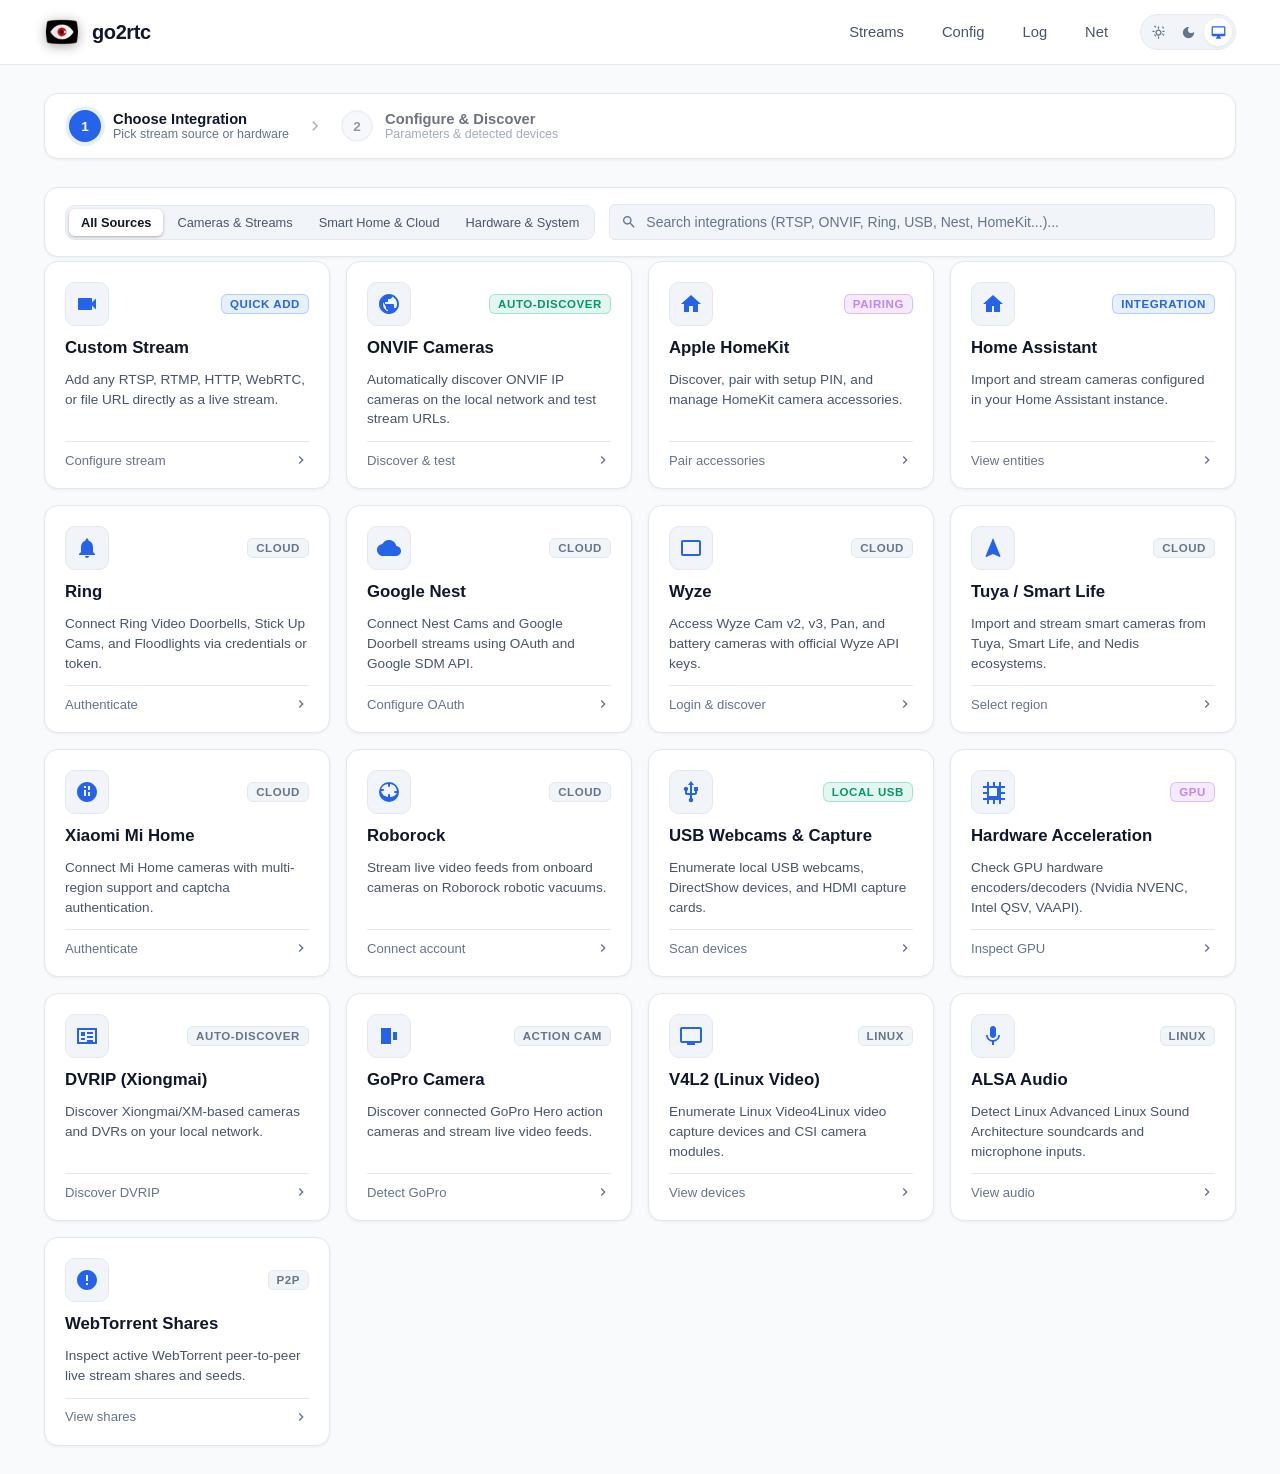
==== www/add.html @ ad43e839 "feat(web): comprehensive UI modernization, real-time SSE events, CSP hardening, and offline bundling" ====
<!DOCTYPE html>
<html lang="en">
<head>
    <meta charset="UTF-8">
    <meta name="viewport" content="width=device-width, initial-scale=1.0">
    <title>Add Stream - go2rtc</title>
    <link rel="icon" href="favicon.ico">
    <link rel="stylesheet" href="style.css">
</head>
<body>

<script src="js/main.js"></script>

<main class="modern-main">
    <!-- Wizard Stepper Indicator -->
    <div class="wizard-stepper">
        <div class="wizard-step active clickable" id="step-nav-1">
            <div class="step-number">1</div>
            <div class="step-info">
                <div class="step-title">Choose Integration</div>
                <div class="step-subtitle">Pick stream source or hardware</div>
            </div>
        </div>
        <div class="wizard-step-divider">
            <svg viewBox="0 0 24 24"><path d="M8.59 16.59L13.17 12 8.59 7.41 10 6l6 6-6 6-1.41-1.41z"/></svg>
        </div>
        <div class="wizard-step" id="step-nav-2">
            <div class="step-number">2</div>
            <div class="step-info">
                <div class="step-title">Configure & Discover</div>
                <div class="step-subtitle" id="step-nav-2-subtitle">Parameters & detected devices</div>
            </div>
        </div>
    </div>

    <!-- STEP 1: Integration Selection View -->
    <div id="step-1-view">
        <div class="toolbar-card wizard-toolbar">
            <div class="status-filters" id="category-filters">
                <button type="button" class="filter-btn active" data-cat="all">All Sources</button>
                <button type="button" class="filter-btn" data-cat="camera">Cameras & Streams</button>
                <button type="button" class="filter-btn" data-cat="cloud">Smart Home & Cloud</button>
                <button type="button" class="filter-btn" data-cat="hardware">Hardware & System</button>
            </div>

            <div class="search-wrapper wizard-search-wrap">
                <svg class="search-icon" viewBox="0 0 24 24"><path d="M15.5 14h-.79l-.28-.27C15.41 12.59 16 11.11 16 9.5 16 5.91 13.09 3 9.5 3S3 5.91 3 9.5 5.91 16 9.5 16c1.61 0 3.09-.59 4.23-1.57l.27.28v.79l5 4.99L20.49 19l-4.99-5zm-6 0C7.01 14 5 11.99 5 9.5S7.01 5 9.5 5 14 7.01 14 9.5 11.99 14 9.5 14z"/></svg>
                <input type="search" id="integration-search" class="search-input" placeholder="Search integrations (RTSP, ONVIF, Ring, USB, Nest, HomeKit...)...">
            </div>
        </div>

        <div class="wizard-grid" id="integration-grid">
            <!-- Custom Stream -->
            <div class="wizard-card" data-id="stream" data-cat="camera" data-keywords="custom rtsp rtmp webrtc http hls url temporary mjpeg mp4 stream manual">
                <div class="wizard-card-top">
                    <div class="wizard-card-icon">
                        <svg viewBox="0 0 24 24"><path d="M17 10.5V7c0-.55-.45-1-1-1H4c-.55 0-1 .45-1 1v10c0 .55.45 1 1 1h12c.55 0 1-.45 1-1v-3.5l4 4v-11l-4 4z"/></svg>
                    </div>
                    <span class="wizard-card-badge badge-blue">Quick Add</span>
                </div>
                <div class="wizard-card-title">Custom Stream</div>
                <div class="wizard-card-desc">Add any RTSP, RTMP, HTTP, WebRTC, or file URL directly as a live stream.</div>
                <div class="wizard-card-footer">
                    <span>Configure stream</span>
                    <svg viewBox="0 0 24 24"><path d="M8.59 16.59L13.17 12 8.59 7.41 10 6l6 6-6 6-1.41-1.41z"/></svg>
                </div>
            </div>

            <!-- ONVIF -->
            <div class="wizard-card" data-id="onvif" data-cat="camera" data-keywords="onvif ip camera security cctv discover profile test rtsp">
                <div class="wizard-card-top">
                    <div class="wizard-card-icon">
                        <svg viewBox="0 0 24 24"><path d="M12 2C6.48 2 2 6.48 2 12s4.48 10 10 10 10-4.48 10-10S17.52 2 12 2zm1 17.93c-3.95-.49-7-3.85-7-7.93 0-.62.08-1.21.21-1.79L9 15v1c0 1.1.9 2 2 2v1.93zm6.9-2.54c-.26-.81-1-1.39-1.9-1.39h-1v-3c0-.55-.45-1-1-1H8v-2h2c.55 0 1-.45 1-1V7h2c1.1 0 2-.9 2-2v-.41c2.93 1.19 5 4.06 5 7.41 0 2.08-.8 3.97-2.1 5.39z"/></svg>
                    </div>
                    <span class="wizard-card-badge badge-green">Auto-Discover</span>
                </div>
                <div class="wizard-card-title">ONVIF Cameras</div>
                <div class="wizard-card-desc">Automatically discover ONVIF IP cameras on the local network and test stream URLs.</div>
                <div class="wizard-card-footer">
                    <span>Discover & test</span>
                    <svg viewBox="0 0 24 24"><path d="M8.59 16.59L13.17 12 8.59 7.41 10 6l6 6-6 6-1.41-1.41z"/></svg>
                </div>
            </div>

            <!-- Apple HomeKit -->
            <div class="wizard-card" data-id="homekit" data-cat="camera" data-keywords="apple homekit home secure video pair pin camera hksv">
                <div class="wizard-card-top">
                    <div class="wizard-card-icon">
                        <svg viewBox="0 0 24 24"><path d="M10 20v-6h4v6h5v-8h3L12 3 2 12h3v8z"/></svg>
                    </div>
                    <span class="wizard-card-badge badge-purple">Pairing</span>
                </div>
                <div class="wizard-card-title">Apple HomeKit</div>
                <div class="wizard-card-desc">Discover, pair with setup PIN, and manage HomeKit camera accessories.</div>
                <div class="wizard-card-footer">
                    <span>Pair accessories</span>
                    <svg viewBox="0 0 24 24"><path d="M8.59 16.59L13.17 12 8.59 7.41 10 6l6 6-6 6-1.41-1.41z"/></svg>
                </div>
            </div>

            <!-- Home Assistant -->
            <div class="wizard-card" data-id="hass" data-cat="cloud" data-keywords="home assistant hass hassio iot smart home camera">
                <div class="wizard-card-top">
                    <div class="wizard-card-icon">
                        <svg viewBox="0 0 24 24"><path d="M12 3L2 12h3v8h6v-6h2v6h6v-8h3L12 3z"/></svg>
                    </div>
                    <span class="wizard-card-badge badge-blue">Integration</span>
                </div>
                <div class="wizard-card-title">Home Assistant</div>
                <div class="wizard-card-desc">Import and stream cameras configured in your Home Assistant instance.</div>
                <div class="wizard-card-footer">
                    <span>View entities</span>
                    <svg viewBox="0 0 24 24"><path d="M8.59 16.59L13.17 12 8.59 7.41 10 6l6 6-6 6-1.41-1.41z"/></svg>
                </div>
            </div>

            <!-- Ring -->
            <div class="wizard-card" data-id="ring" data-cat="cloud" data-keywords="ring doorbell camera floodlight amazon security 2fa">
                <div class="wizard-card-top">
                    <div class="wizard-card-icon">
                        <svg viewBox="0 0 24 24"><path d="M12 22c1.1 0 2-.9 2-2h-4c0 1.1.89 2 2 2zm6-6v-5c0-3.07-1.64-5.64-4.5-6.32V4c0-.83-.67-1.5-1.5-1.5s-1.5.67-1.5 1.5v.68C7.63 5.36 6 7.92 6 11v5l-2 2v1h16v-1l-2-2z"/></svg>
                    </div>
                    <span class="wizard-card-badge">Cloud</span>
                </div>
                <div class="wizard-card-title">Ring</div>
                <div class="wizard-card-desc">Connect Ring Video Doorbells, Stick Up Cams, and Floodlights via credentials or token.</div>
                <div class="wizard-card-footer">
                    <span>Authenticate</span>
                    <svg viewBox="0 0 24 24"><path d="M8.59 16.59L13.17 12 8.59 7.41 10 6l6 6-6 6-1.41-1.41z"/></svg>
                </div>
            </div>

            <!-- Google Nest -->
            <div class="wizard-card" data-id="nest" data-cat="cloud" data-keywords="google nest camera hub doorbell sdm oauth smart device">
                <div class="wizard-card-top">
                    <div class="wizard-card-icon">
                        <svg viewBox="0 0 24 24"><path d="M19.35 10.04C18.67 6.59 15.64 4 12 4 9.11 4 6.6 5.64 5.35 8.04 2.34 8.36 0 10.91 0 14c0 3.31 2.69 6 6 6h13c2.76 0 5-2.24 5-5 0-2.64-2.05-4.78-4.65-4.96z"/></svg>
                    </div>
                    <span class="wizard-card-badge">Cloud</span>
                </div>
                <div class="wizard-card-title">Google Nest</div>
                <div class="wizard-card-desc">Connect Nest Cams and Google Doorbell streams using OAuth and Google SDM API.</div>
                <div class="wizard-card-footer">
                    <span>Configure OAuth</span>
                    <svg viewBox="0 0 24 24"><path d="M8.59 16.59L13.17 12 8.59 7.41 10 6l6 6-6 6-1.41-1.41z"/></svg>
                </div>
            </div>

            <!-- Wyze -->
            <div class="wizard-card" data-id="wyze" data-cat="cloud" data-keywords="wyze cam v2 v3 pan outdoor api key smart camera">
                <div class="wizard-card-top">
                    <div class="wizard-card-icon">
                        <svg viewBox="0 0 24 24"><path d="M4 6h16v12H4z M20 4H4c-1.1 0-2 .9-2 2v12c0 1.1.9 2 2 2h16c1.1 0 2-.9 2-2V6c0-1.1-.9-2-2-2z"/></svg>
                    </div>
                    <span class="wizard-card-badge">Cloud</span>
                </div>
                <div class="wizard-card-title">Wyze</div>
                <div class="wizard-card-desc">Access Wyze Cam v2, v3, Pan, and battery cameras with official Wyze API keys.</div>
                <div class="wizard-card-footer">
                    <span>Login & discover</span>
                    <svg viewBox="0 0 24 24"><path d="M8.59 16.59L13.17 12 8.59 7.41 10 6l6 6-6 6-1.41-1.41z"/></svg>
                </div>
            </div>

            <!-- Tuya / Smart Life -->
            <div class="wizard-card" data-id="tuya" data-cat="cloud" data-keywords="tuya smart life nedis iot cloud smart camera">
                <div class="wizard-card-top">
                    <div class="wizard-card-icon">
                        <svg viewBox="0 0 24 24"><path d="M12 2L4.5 20.29l.71.71L12 18l6.79 3 .71-.71z"/></svg>
                    </div>
                    <span class="wizard-card-badge">Cloud</span>
                </div>
                <div class="wizard-card-title">Tuya / Smart Life</div>
                <div class="wizard-card-desc">Import and stream smart cameras from Tuya, Smart Life, and Nedis ecosystems.</div>
                <div class="wizard-card-footer">
                    <span>Select region</span>
                    <svg viewBox="0 0 24 24"><path d="M8.59 16.59L13.17 12 8.59 7.41 10 6l6 6-6 6-1.41-1.41z"/></svg>
                </div>
            </div>

            <!-- Xiaomi Mi Home -->
            <div class="wizard-card" data-id="xiaomi" data-cat="cloud" data-keywords="xiaomi mi home mijia imilab camera captcha 2fa">
                <div class="wizard-card-top">
                    <div class="wizard-card-icon">
                        <svg viewBox="0 0 24 24"><path d="M12 2C6.48 2 2 6.48 2 12s4.48 10 10 10 10-4.48 10-10S17.52 2 12 2zm-1 14h-2v-6h2v6zm0-8h-2V6h2v2zm4 8h-2v-4h2v4zm0-6h-2V6h2v2z"/></svg>
                    </div>
                    <span class="wizard-card-badge">Cloud</span>
                </div>
                <div class="wizard-card-title">Xiaomi Mi Home</div>
                <div class="wizard-card-desc">Connect Mi Home cameras with multi-region support and captcha authentication.</div>
                <div class="wizard-card-footer">
                    <span>Authenticate</span>
                    <svg viewBox="0 0 24 24"><path d="M8.59 16.59L13.17 12 8.59 7.41 10 6l6 6-6 6-1.41-1.41z"/></svg>
                </div>
            </div>

            <!-- Roborock -->
            <div class="wizard-card" data-id="roborock" data-cat="cloud" data-keywords="roborock robot vacuum cleaner s6 s7 camera stream">
                <div class="wizard-card-top">
                    <div class="wizard-card-icon">
                        <svg viewBox="0 0 24 24"><path d="M12 2a10 10 0 1 0 10 10A10 10 0 0 0 12 2zm1 14.93V15a1 1 0 0 0-2 0v1.93A8 8 0 0 1 4.07 11H6a1 1 0 0 0 0-2H4.07A8 8 0 0 1 11 4.07V6a1 1 0 0 0 2 0V4.07A8 8 0 0 1 19.93 11H18a1 1 0 0 0 0 2h1.93A8 8 0 0 1 13 16.93z"/></svg>
                    </div>
                    <span class="wizard-card-badge">Cloud</span>
                </div>
                <div class="wizard-card-title">Roborock</div>
                <div class="wizard-card-desc">Stream live video feeds from onboard cameras on Roborock robotic vacuums.</div>
                <div class="wizard-card-footer">
                    <span>Connect account</span>
                    <svg viewBox="0 0 24 24"><path d="M8.59 16.59L13.17 12 8.59 7.41 10 6l6 6-6 6-1.41-1.41z"/></svg>
                </div>
            </div>

            <!-- FFmpeg USB Devices -->
            <div class="wizard-card" data-id="devices" data-cat="hardware" data-keywords="usb webcam capture card hdmi directshow dshow vfw hardware local">
                <div class="wizard-card-top">
                    <div class="wizard-card-icon">
                        <svg viewBox="0 0 24 24"><path d="M15 7v4h1v2h-3V5h2l-3-4-3 4h2v8H8v-2.07c.7-.37 1.2-1.08 1.2-1.93 0-1.21-.99-2.2-2.2-2.2-1.21 0-2.2.99-2.2 2.2 0 .85.5 1.56 1.2 1.93V13c0 1.11.89 2 2 2h3v3.05c-.71.37-1.2 1.1-1.2 1.95a2.2 2.2 0 0 0 4.4 0c0-.85-.49-1.58-1.2-1.95V15h3c1.11 0 2-.89 2-2v-2h1V7h-4z"/></svg>
                    </div>
                    <span class="wizard-card-badge badge-green">Local USB</span>
                </div>
                <div class="wizard-card-title">USB Webcams & Capture</div>
                <div class="wizard-card-desc">Enumerate local USB webcams, DirectShow devices, and HDMI capture cards.</div>
                <div class="wizard-card-footer">
                    <span>Scan devices</span>
                    <svg viewBox="0 0 24 24"><path d="M8.59 16.59L13.17 12 8.59 7.41 10 6l6 6-6 6-1.41-1.41z"/></svg>
                </div>
            </div>

            <!-- FFmpeg Hardware Acceleration -->
            <div class="wizard-card" data-id="hardware" data-cat="hardware" data-keywords="hardware acceleration gpu nvenc vaapi qsv videotoolbox codecs cuda">
                <div class="wizard-card-top">
                    <div class="wizard-card-icon">
                        <svg viewBox="0 0 24 24"><path d="M6 2v4H2v2h4v4H2v2h4v4H2v2h4v4h2v-4h4v4h2v-4h4v4h2v-4h4v-2h-4v-4h4v-2h-4V8h4V6h-4V2h-2v4h-4V2h-2v4H8V2H6zm2 6h8v8H8V8z"/></svg>
                    </div>
                    <span class="wizard-card-badge badge-purple">GPU</span>
                </div>
                <div class="wizard-card-title">Hardware Acceleration</div>
                <div class="wizard-card-desc">Check GPU hardware encoders/decoders (Nvidia NVENC, Intel QSV, VAAPI).</div>
                <div class="wizard-card-footer">
                    <span>Inspect GPU</span>
                    <svg viewBox="0 0 24 24"><path d="M8.59 16.59L13.17 12 8.59 7.41 10 6l6 6-6 6-1.41-1.41z"/></svg>
                </div>
            </div>

            <!-- DVRIP (Xiongmai) -->
            <div class="wizard-card" data-id="dvrip" data-cat="camera" data-keywords="dvrip xiongmai xm dvr nvr ip camera lan discovery">
                <div class="wizard-card-top">
                    <div class="wizard-card-icon">
                        <svg viewBox="0 0 24 24"><path d="M4 6h16v12H4z M2 4v16h20V4H2zm4 4h4v4H6V8zm0 6h4v2H6v-2zm6-6h6v2h-6V8zm0 4h6v2h-6v-2zm0 4h6v2h-6v-2z"/></svg>
                    </div>
                    <span class="wizard-card-badge">Auto-Discover</span>
                </div>
                <div class="wizard-card-title">DVRIP (Xiongmai)</div>
                <div class="wizard-card-desc">Discover Xiongmai/XM-based cameras and DVRs on your local network.</div>
                <div class="wizard-card-footer">
                    <span>Discover DVRIP</span>
                    <svg viewBox="0 0 24 24"><path d="M8.59 16.59L13.17 12 8.59 7.41 10 6l6 6-6 6-1.41-1.41z"/></svg>
                </div>
            </div>

            <!-- GoPro -->
            <div class="wizard-card" data-id="gopro" data-cat="camera" data-keywords="gopro action cam hero camera wifi stream">
                <div class="wizard-card-top">
                    <div class="wizard-card-icon">
                        <svg viewBox="0 0 24 24"><path d="M4 4h10v16H4V4zm12 4h4v8h-4V8z"/></svg>
                    </div>
                    <span class="wizard-card-badge">Action Cam</span>
                </div>
                <div class="wizard-card-title">GoPro Camera</div>
                <div class="wizard-card-desc">Discover connected GoPro Hero action cameras and stream live video feeds.</div>
                <div class="wizard-card-footer">
                    <span>Detect GoPro</span>
                    <svg viewBox="0 0 24 24"><path d="M8.59 16.59L13.17 12 8.59 7.41 10 6l6 6-6 6-1.41-1.41z"/></svg>
                </div>
            </div>

            <!-- V4L2 (Linux video) -->
            <div class="wizard-card" data-id="v4l2" data-cat="hardware" data-keywords="v4l2 video4linux linux capture device /dev/video camera">
                <div class="wizard-card-top">
                    <div class="wizard-card-icon">
                        <svg viewBox="0 0 24 24"><path d="M21 3H3c-1.11 0-2 .89-2 2v12a2 2 0 0 0 2 2h5v2h8v-2h5c1.1 0 1.99-.9 1.99-2L23 5a2 2 0 0 0-2-2zm0 14H3V5h18v12z"/></svg>
                    </div>
                    <span class="wizard-card-badge">Linux</span>
                </div>
                <div class="wizard-card-title">V4L2 (Linux Video)</div>
                <div class="wizard-card-desc">Enumerate Linux Video4Linux video capture devices and CSI camera modules.</div>
                <div class="wizard-card-footer">
                    <span>View devices</span>
                    <svg viewBox="0 0 24 24"><path d="M8.59 16.59L13.17 12 8.59 7.41 10 6l6 6-6 6-1.41-1.41z"/></svg>
                </div>
            </div>

            <!-- ALSA (Linux audio) -->
            <div class="wizard-card" data-id="alsa" data-cat="hardware" data-keywords="alsa linux audio soundcard microphone capture sound input">
                <div class="wizard-card-top">
                    <div class="wizard-card-icon">
                        <svg viewBox="0 0 24 24"><path d="M12 14c1.66 0 3-1.34 3-3V5c0-1.66-1.34-3-3-3S9 3.34 9 5v6c0 1.66 1.34 3 3 3zm5.3-3c0 3-2.54 5.1-5.3 5.1S6.7 14 6.7 11H5c0 3.41 2.72 6.23 6 6.72V21h2v-3.28c3.28-.48 6-3.3 6-6.72h-1.7z"/></svg>
                    </div>
                    <span class="wizard-card-badge">Linux</span>
                </div>
                <div class="wizard-card-title">ALSA Audio</div>
                <div class="wizard-card-desc">Detect Linux Advanced Linux Sound Architecture soundcards and microphone inputs.</div>
                <div class="wizard-card-footer">
                    <span>View audio</span>
                    <svg viewBox="0 0 24 24"><path d="M8.59 16.59L13.17 12 8.59 7.41 10 6l6 6-6 6-1.41-1.41z"/></svg>
                </div>
            </div>

            <!-- WebTorrent -->
            <div class="wizard-card" data-id="webtorrent" data-cat="hardware" data-keywords="webtorrent p2p torrent stream peer sharing network">
                <div class="wizard-card-top">
                    <div class="wizard-card-icon">
                        <svg viewBox="0 0 24 24"><path d="M12 2C6.48 2 2 6.48 2 12s4.48 10 10 10 10-4.48 10-10S17.52 2 12 2zm1 15h-2v-2h2v2zm0-4h-2V7h2v6z"/></svg>
                    </div>
                    <span class="wizard-card-badge">P2P</span>
                </div>
                <div class="wizard-card-title">WebTorrent Shares</div>
                <div class="wizard-card-desc">Inspect active WebTorrent peer-to-peer live stream shares and seeds.</div>
                <div class="wizard-card-footer">
                    <span>View shares</span>
                    <svg viewBox="0 0 24 24"><path d="M8.59 16.59L13.17 12 8.59 7.41 10 6l6 6-6 6-1.41-1.41z"/></svg>
                </div>
            </div>
        </div>
    </div>

    <!-- STEP 2: Configuration View -->
    <div id="step-2-view" class="hidden">
        <div class="wizard-config-container">
            <div class="wizard-config-top">
                <button type="button" class="btn btn-secondary btn-sm" id="btn-wizard-back">
                    <svg viewBox="0 0 24 24"><path d="M20 11H7.83l5.59-5.59L12 4l-8 8 8 8 1.41-1.41L7.83 13H20v-2z"/></svg>
                    <span>Back to Integrations</span>
                </button>
                <div class="wizard-selected-header">
                    <div class="wizard-selected-icon" id="selected-icon"></div>
                    <div>
                        <h2 class="wizard-selected-title" id="selected-title">Custom Stream</h2>
                        <p class="wizard-selected-desc" id="selected-desc">Configure stream parameters</p>
                    </div>
                </div>
            </div>

            <!-- Panel 1: Custom Stream -->
            <div class="wizard-panel" data-panel="stream">
                <div class="info-banner">
                    <svg viewBox="0 0 24 24"><path d="M12 2C6.48 2 2 6.48 2 12s4.48 10 10 10 10-4.48 10-10S17.52 2 12 2zm1 15h-2v-6h2v6zm0-8h-2V7h2v2z"/></svg>
                    <div>
                        <strong>Supported URL formats:</strong> RTSP (<code>rtsp://user:pass@192.168.1.10:554/live</code>), RTMP, HTTP/HLS, WebRTC (<code>webrtc://...</code>), MP4/MJPEG, or FFmpeg commands.
                    </div>
                </div>

                <div class="form-card">
                    <div class="form-card-title">Stream Configuration</div>
                    <form id="stream-form">
                        <div class="form-grid">
                            <div class="form-group">
                                <label class="form-label">Stream Name (ID)</label>
                                <input type="text" name="name" class="form-input" placeholder="e.g. driveway_camera, living_room" required>
                                <span class="form-help">Unique identifier used in URLs and WebRTC links.</span>
                            </div>
                            <div class="form-group col-span-2">
                                <label class="form-label">Stream Source URL</label>
                                <input type="text" name="src" class="form-input" placeholder="rtsp://admin:password@192.168.1.100:554/stream1" required>
                                <span class="form-help">Live feed URL or ffmpeg pipe command.</span>
                            </div>
                        </div>
                        <div class="form-actions">
                            <button type="submit" class="btn btn-primary">
                                <svg viewBox="0 0 24 24"><path d="M19 13h-6v6h-2v-6H5v-2h6V5h2v6h6v2z"/></svg>
                                <span>Add Stream</span>
                            </button>
                        </div>
                    </form>
                </div>
            </div>

            <!-- Panel 2: ONVIF -->
            <div class="wizard-panel" data-panel="onvif">
                <div class="form-card">
                    <div class="form-card-title">Test ONVIF Device</div>
                    <form id="onvif-form">
                        <div class="form-grid">
                            <div class="form-group col-span-2">
                                <label class="form-label">ONVIF URL</label>
                                <input type="text" name="src" class="form-input" placeholder="onvif://admin:password@192.168.1.123:80" required>
                                <span class="form-help">Format: <code>onvif://username:password@IP_ADDRESS:PORT</code></span>
                            </div>
                        </div>
                        <div class="form-actions">
                            <button type="submit" class="btn btn-primary">
                                <svg viewBox="0 0 24 24"><path d="M12 4V1L8 5l4 4V6c3.31 0 6 2.69 6 6 0 1.01-.25 1.97-.7 2.8l1.46 1.46A7.93 7.93 0 0 0 20 12c0-4.42-3.58-8-8-8zm0 14c-3.31 0-6-2.69-6-6 0-1.01.25-1.97.7-2.8L5.24 7.74A7.93 7.93 0 0 0 4 12c0 4.42 3.58 8 8 8v3l4-4-4-4v3z"/></svg>
                                <span>Query & Test Device</span>
                            </button>
                        </div>
                    </form>
                </div>

                <div class="table-card">
                    <div class="form-card-title table-card-header">
                        <span>Discovered ONVIF Devices</span>
                        <button type="button" class="btn btn-secondary btn-sm" id="btn-rescan-onvif">Rescan Network</button>
                    </div>
                    <div class="table-responsive">
                        <table class="modern-table" id="onvif-table"></table>
                    </div>
                </div>
            </div>

            <!-- Panel 3: Apple HomeKit -->
            <div class="wizard-panel" data-panel="homekit">
                <div class="form-card">
                    <div class="form-card-title">Pair New HomeKit Accessory</div>
                    <form id="homekit-pair">
                        <div class="form-grid">
                            <div class="form-group">
                                <label class="form-label">Stream ID</label>
                                <input type="text" name="id" class="form-input" placeholder="e.g. front_door" required>
                            </div>
                            <div class="form-group">
                                <label class="form-label">Device Source Address</label>
                                <input type="text" name="src" class="form-input" placeholder="homekit://192.168.1.150:51827" required>
                            </div>
                            <div class="form-group">
                                <label class="form-label">Setup PIN Code</label>
                                <input type="text" name="pin" class="form-input" placeholder="123-45-678" required>
                            </div>
                        </div>
                        <div class="form-actions">
                            <button type="submit" class="btn btn-primary">
                                <svg viewBox="0 0 24 24"><path d="M18 8h-1V6c0-2.76-2.24-5-5-5S7 3.24 7 6v2H6c-1.1 0-2 .9-2 2v10c0 1.1.9 2 2 2h12c1.1 0 2-.9 2-2V10c0-1.1-.9-2-2-2zm-6 9c-1.1 0-2-.9-2-2s.9-2 2-2 2 .9 2 2-.9 2-2 2zm3.1-9H8.9V6c0-1.71 1.39-3.1 3.1-3.1 1.71 0 3.1 1.39 3.1 3.1v2z"/></svg>
                                <span>Pair Accessory</span>
                            </button>
                        </div>
                    </form>
                </div>

                <div class="form-card">
                    <div class="form-card-title">Unpair HomeKit Accessory</div>
                    <form id="homekit-unpair">
                        <div class="form-grid">
                            <div class="form-group">
                                <label class="form-label">Paired Stream ID</label>
                                <input type="text" name="id" class="form-input" placeholder="Stream ID to unpair" required>
                            </div>
                        </div>
                        <div class="form-actions">
                            <button type="submit" class="btn btn-danger">Unpair Device</button>
                        </div>
                    </form>
                </div>

                <div class="table-card">
                    <div class="form-card-title table-card-header">
                        <span>Discovered HomeKit Accessories</span>
                        <button type="button" class="btn btn-secondary btn-sm" id="btn-rescan-homekit">Rescan</button>
                    </div>
                    <div class="table-responsive">
                        <table class="modern-table" id="homekit-table"></table>
                    </div>
                </div>
            </div>

            <!-- Panel 4: FFmpeg USB Devices -->
            <div class="wizard-panel" data-panel="devices">
                <div class="table-card">
                    <div class="form-card-title table-card-header">
                        <span>Connected USB Webcams & Capture Cards</span>
                        <button type="button" class="btn btn-secondary btn-sm" id="btn-rescan-devices">Rescan USB</button>
                    </div>
                    <div class="table-responsive">
                        <table class="modern-table" id="devices-table"></table>
                    </div>
                </div>
            </div>

            <!-- Panel 5: Hardware Acceleration -->
            <div class="wizard-panel" data-panel="hardware">
                <div class="table-card">
                    <div class="form-card-title table-card-header">
                        <span>Available Hardware Encoders & Decoders</span>
                        <button type="button" class="btn btn-secondary btn-sm" id="btn-rescan-hardware">Refresh GPU</button>
                    </div>
                    <div class="table-responsive">
                        <table class="modern-table" id="hardware-table"></table>
                    </div>
                </div>
            </div>

            <!-- Panel 6: Home Assistant -->
            <div class="wizard-panel" data-panel="hass">
                <div class="table-card">
                    <div class="form-card-title table-card-header">
                        <span>Home Assistant Cameras</span>
                        <button type="button" class="btn btn-secondary btn-sm" id="btn-rescan-hass">Reload Hass</button>
                    </div>
                    <div class="table-responsive">
                        <table class="modern-table" id="hass-table"></table>
                    </div>
                </div>
            </div>

            <!-- Panel 7: Ring -->
            <div class="wizard-panel" data-panel="ring">
                <div class="form-card">
                    <div class="form-card-title">Ring Account Login</div>
                    <form id="ring-credentials-form">
                        <div class="form-grid">
                            <div class="form-group">
                                <label class="form-label">Ring Account Email</label>
                                <input type="email" name="email" class="form-input" placeholder="user@example.com" required>
                            </div>
                            <div class="form-group">
                                <label class="form-label">Password</label>
                                <input type="password" name="password" class="form-input" placeholder="••••••••" required>
                            </div>
                            <div class="form-group col-span-2 hidden" id="tfa-field">
                                <label class="form-label">Two-Factor Authentication (2FA)</label>
                                <input type="text" name="code" class="form-input" placeholder="Enter 6-digit SMS / App code">
                                <span class="form-help" id="tfa-prompt">Enter the verification code sent to your phone.</span>
                            </div>
                        </div>
                        <div class="form-actions">
                            <button type="submit" class="btn btn-primary">Login to Ring</button>
                        </div>
                    </form>
                </div>

                <div class="form-card">
                    <div class="form-card-title">Or Connect via Refresh Token</div>
                    <form id="ring-token-form">
                        <div class="form-grid">
                            <div class="form-group col-span-2">
                                <label class="form-label">Ring Refresh Token</label>
                                <input type="text" name="refresh_token" class="form-input" placeholder="Ring 2.0 refresh token" required>
                            </div>
                        </div>
                        <div class="form-actions">
                            <button type="submit" class="btn btn-secondary">Authenticate with Token</button>
                        </div>
                    </form>
                </div>

                <div class="table-card">
                    <div class="form-card-title table-card-header">
                        <span>Ring Cameras</span>
                    </div>
                    <div class="table-responsive">
                        <table class="modern-table" id="ring-table"></table>
                    </div>
                </div>
            </div>

            <!-- Panel 8: Google Nest -->
            <div class="wizard-panel" data-panel="nest">
                <div class="form-card">
                    <div class="form-card-title">Google Nest SDM Credentials</div>
                    <form id="nest-form">
                        <div class="form-grid">
                            <div class="form-group">
                                <label class="form-label">Client ID</label>
                                <input type="text" name="client_id" class="form-input" placeholder="OAuth Client ID" required>
                            </div>
                            <div class="form-group">
                                <label class="form-label">Client Secret</label>
                                <input type="text" name="client_secret" class="form-input" placeholder="OAuth Client Secret" required>
                            </div>
                            <div class="form-group">
                                <label class="form-label">Refresh Token</label>
                                <input type="text" name="refresh_token" class="form-input" placeholder="OAuth Refresh Token" required>
                            </div>
                            <div class="form-group">
                                <label class="form-label">Project ID</label>
                                <input type="text" name="project_id" class="form-input" placeholder="SDM Project ID" required>
                            </div>
                        </div>
                        <div class="form-actions">
                            <button type="submit" class="btn btn-primary">Connect Nest Account</button>
                        </div>
                    </form>
                </div>

                <div class="table-card">
                    <div class="form-card-title table-card-header">
                        <span>Nest Devices</span>
                    </div>
                    <div class="table-responsive">
                        <table class="modern-table" id="nest-table"></table>
                    </div>
                </div>
            </div>

            <!-- Panel 9: Tuya -->
            <div class="wizard-panel" data-panel="tuya">
                <div class="form-card">
                    <div class="form-card-title">Tuya / Smart Life Credentials</div>
                    <form id="tuya-credentials-form">
                        <div class="form-grid">
                            <div class="form-group">
                                <label class="form-label">Region Endpoint</label>
                                <select name="region" class="form-select" required>
                                    <option value="protect-eu.ismartlife.me">EU Central</option>
                                    <option value="protect-we.ismartlife.me">EU East</option>
                                    <option value="protect-us.ismartlife.me">US West</option>
                                    <option value="protect-ue.ismartlife.me">US East</option>
                                    <option value="protect.ismartlife.me">China</option>
                                    <option value="protect-in.ismartlife.me">India</option>
                                </select>
                            </div>
                            <div class="form-group">
                                <label class="form-label">Email Address</label>
                                <input type="email" name="email" class="form-input" placeholder="user@example.com" required>
                            </div>
                            <div class="form-group">
                                <label class="form-label">Password</label>
                                <input type="password" name="password" class="form-input" placeholder="••••••••" required>
                            </div>
                        </div>
                        <div class="form-actions">
                            <button type="submit" class="btn btn-primary">Login & Discover Cameras</button>
                        </div>
                    </form>
                </div>

                <div class="table-card">
                    <div class="form-card-title table-card-header">
                        <span>Tuya Devices</span>
                    </div>
                    <div class="table-responsive">
                        <table class="modern-table" id="tuya-table"></table>
                    </div>
                </div>
            </div>

            <!-- Panel 10: Wyze -->
            <div class="wizard-panel" data-panel="wyze">
                <div class="info-banner">
                    <svg viewBox="0 0 24 24"><path d="M12 2C6.48 2 2 6.48 2 12s4.48 10 10 10 10-4.48 10-10S17.52 2 12 2zm1 15h-2v-6h2v6zm0-8h-2V7h2v2z"/></svg>
                    <div>
                        Official API Key required: <a href="https://support.wyze.com/hc/en-us/articles/16129834216731" target="_blank">Get your Wyze API Key here</a>.
                    </div>
                </div>

                <div class="form-card">
                    <div class="form-card-title">Wyze Account Login</div>
                    <form id="wyze-login-form">
                        <div class="form-grid">
                            <div class="form-group">
                                <label class="form-label">Wyze API ID</label>
                                <input type="text" name="api_id" class="form-input" placeholder="API ID" required>
                            </div>
                            <div class="form-group">
                                <label class="form-label">Wyze API Key</label>
                                <input type="text" name="api_key" class="form-input" placeholder="API Key" required>
                            </div>
                            <div class="form-group">
                                <label class="form-label">Email</label>
                                <input type="email" name="email" class="form-input" placeholder="user@example.com" required>
                            </div>
                            <div class="form-group">
                                <label class="form-label">Password</label>
                                <input type="password" name="password" class="form-input" placeholder="••••••••" required>
                            </div>
                        </div>
                        <div class="form-actions">
                            <button type="submit" class="btn btn-primary">Login & Register User</button>
                        </div>
                    </form>
                </div>

                <div class="form-card">
                    <div class="form-card-title">Load Devices for Account</div>
                    <form id="wyze-devices-form">
                        <div class="form-grid">
                            <div class="form-group">
                                <label class="form-label">Select Account</label>
                                <select id="wyze-id" name="id" class="form-select" required></select>
                            </div>
                        </div>
                        <div class="form-actions">
                            <button type="submit" class="btn btn-secondary">Load Devices</button>
                        </div>
                    </form>
                </div>

                <div class="table-card">
                    <div class="form-card-title table-card-header">
                        <span>Wyze Cameras</span>
                    </div>
                    <div class="table-responsive">
                        <table class="modern-table" id="wyze-table"></table>
                    </div>
                </div>
            </div>

            <!-- Panel 11: Xiaomi -->
            <div class="wizard-panel" data-panel="xiaomi">
                <div class="form-card">
                    <div class="form-card-title">Xiaomi Mi Home Authentication</div>
                    <form id="xiaomi-login-form">
                        <div class="form-grid">
                            <div class="form-group">
                                <label class="form-label">Username / Account ID</label>
                                <input type="text" name="username" class="form-input" placeholder="Username or phone" required>
                            </div>
                            <div class="form-group">
                                <label class="form-label">Password</label>
                                <input type="password" name="password" class="form-input" placeholder="••••••••" required>
                            </div>
                        </div>
                        <div class="form-actions">
                            <button type="submit" class="btn btn-primary">Login to Xiaomi</button>
                        </div>
                    </form>

                    <form id="xiaomi-captcha-form" class="form-col-wrap hidden">
                        <div class="form-inline-row">
                            <img id="xiaomi-captcha" class="captcha-preview">
                            <input type="text" name="captcha" class="form-input input-compact" placeholder="Enter captcha characters" required>
                            <button type="submit" class="btn btn-primary">Submit Captcha</button>
                        </div>
                    </form>

                    <form id="xiaomi-verify-form" class="form-col-wrap hidden">
                        <div class="form-group">
                            <label class="form-label">Verification Code Sent To: <span id="xiaomi-verify" class="font-bold"></span></label>
                            <div class="form-inline-row">
                                <input type="text" name="verify" class="form-input input-compact" placeholder="Verification Code" required>
                                <button type="submit" class="btn btn-primary">Verify</button>
                            </div>
                        </div>
                    </form>
                </div>

                <div class="form-card">
                    <div class="form-card-title">Load Xiaomi Devices</div>
                    <form id="xiaomi-devices-form">
                        <div class="form-grid">
                            <div class="form-group">
                                <label class="form-label">Registered Account</label>
                                <select id="xiaomi-id" name="id" class="form-select" required></select>
                            </div>
                            <div class="form-group">
                                <label class="form-label">Server Region</label>
                                <select name="region" class="form-select" required>
                                    <option value="cn">China (cn)</option>
                                    <option value="de">Europe (de)</option>
                                    <option value="i2">India (i2)</option>
                                    <option value="ru">Russia (ru)</option>
                                    <option value="sg">Singapore (sg)</option>
                                    <option value="us">United States (us)</option>
                                </select>
                            </div>
                        </div>
                        <div class="form-actions">
                            <button type="submit" class="btn btn-secondary">Load Mi Home Devices</button>
                        </div>
                    </form>
                </div>

                <div class="table-card">
                    <div class="form-card-title table-card-header">
                        <span>Xiaomi Cameras</span>
                    </div>
                    <div class="table-responsive">
                        <table class="modern-table" id="xiaomi-table"></table>
                    </div>
                </div>
            </div>

            <!-- Panel 12: Roborock -->
            <div class="wizard-panel" data-panel="roborock">
                <div class="form-card">
                    <div class="form-card-title">Roborock Account Login</div>
                    <form id="roborock-form">
                        <div class="form-grid">
                            <div class="form-group">
                                <label class="form-label">Roborock Account</label>
                                <input type="text" name="username" class="form-input" placeholder="Email / Username" required>
                            </div>
                            <div class="form-group">
                                <label class="form-label">Password</label>
                                <input type="password" name="password" class="form-input" placeholder="••••••••" required>
                            </div>
                        </div>
                        <div class="form-actions">
                            <button type="submit" class="btn btn-primary">Connect Roborock</button>
                        </div>
                    </form>
                </div>

                <div class="table-card">
                    <div class="form-card-title table-card-header">
                        <span>Roborock Devices</span>
                    </div>
                    <div class="table-responsive">
                        <table class="modern-table" id="roborock-table"></table>
                    </div>
                </div>
            </div>

            <!-- Panel 13: DVRIP -->
            <div class="wizard-panel" data-panel="dvrip">
                <div class="table-card">
                    <div class="form-card-title table-card-header">
                        <span>Discovered DVRIP / Xiongmai Cameras</span>
                        <button type="button" class="btn btn-secondary btn-sm" id="btn-rescan-dvrip">Rescan</button>
                    </div>
                    <div class="table-responsive">
                        <table class="modern-table" id="dvrip-table"></table>
                    </div>
                </div>
            </div>

            <!-- Panel 14: GoPro -->
            <div class="wizard-panel" data-panel="gopro">
                <div class="table-card">
                    <div class="form-card-title table-card-header">
                        <span>Connected GoPro Cameras</span>
                        <button type="button" class="btn btn-secondary btn-sm" id="btn-rescan-gopro">Rescan</button>
                    </div>
                    <div class="table-responsive">
                        <table class="modern-table" id="gopro-table"></table>
                    </div>
                </div>
            </div>

            <!-- Panel 15: V4L2 -->
            <div class="wizard-panel" data-panel="v4l2">
                <div class="table-card">
                    <div class="form-card-title table-card-header">
                        <span>V4L2 Video Devices</span>
                        <button type="button" class="btn btn-secondary btn-sm" id="btn-rescan-v4l2">Rescan</button>
                    </div>
                    <div class="table-responsive">
                        <table class="modern-table" id="v4l2-table"></table>
                    </div>
                </div>
            </div>

            <!-- Panel 16: ALSA -->
            <div class="wizard-panel" data-panel="alsa">
                <div class="table-card">
                    <div class="form-card-title table-card-header">
                        <span>ALSA Audio Devices</span>
                        <button type="button" class="btn btn-secondary btn-sm" id="btn-rescan-alsa">Rescan</button>
                    </div>
                    <div class="table-responsive">
                        <table class="modern-table" id="alsa-table"></table>
                    </div>
                </div>
            </div>

            <!-- Panel 17: WebTorrent -->
            <div class="wizard-panel" data-panel="webtorrent">
                <div class="table-card">
                    <div class="form-card-title table-card-header">
                        <span>Active WebTorrent Streams</span>
                        <button type="button" class="btn btn-secondary btn-sm" id="btn-rescan-webtorrent">Refresh</button>
                    </div>
                    <div class="table-responsive">
                        <table class="modern-table" id="webtorrent-table"></table>
                    </div>
                </div>
            </div>
        </div>
    </div>
</main>

<script src="js/add.js"></script>
</body>
</html>
---- www/style.css ----
/* go2rtc Modern Dashboard Stylesheet */
:root,
[data-theme="dark"] {
    --bg-page: #0b0f19;
    --bg-surface: #111827;
    --bg-surface-elevated: #1f2937;
    --bg-surface-hover: #374151;
    --border-color: #1f2937;
    --border-highlight: #374151;
    --border-focus: #3b82f6;
    
    --text-primary: #f9fafb;
    --text-secondary: #9ca3af;
    --text-muted: #6b7280;
    
    --accent-blue: #3b82f6;
    --accent-blue-hover: #2563eb;
    --accent-blue-bg: rgba(59, 130, 246, 0.15);
    
    --accent-green: #10b981;
    --accent-green-bg: rgba(16, 185, 129, 0.15);
    
    --accent-red: #ef4444;
    --accent-red-hover: #dc2626;
    --accent-red-bg: rgba(239, 68, 68, 0.15);

    --accent-purple: #8b5cf6;
    --accent-purple-bg: rgba(139, 92, 246, 0.15);
    
    --header-bg: rgba(17, 24, 39, 0.9);
    --editor-bg: #1e1e1e;
    --log-bg: #0f141f;
    --kbd-bg: rgba(255, 255, 255, 0.08);
    --kbd-border: rgba(255, 255, 255, 0.15);
    --table-hover: rgba(255, 255, 255, 0.025);
    --log-text: #e2e8f0;
    --log-row-error-bg: rgba(239, 68, 68, 0.05);
    --log-row-warn-bg: rgba(251, 191, 36, 0.03);
    --shadow-color: rgba(0, 0, 0, 0.4);

    --radius-sm: 6px;
    --radius-md: 10px;
    --radius-lg: 14px;
    --radius-full: 9999px;
    
    --shadow-sm: 0 1px 2px rgba(0, 0, 0, 0.3);
    --shadow-md: 0 4px 12px rgba(0, 0, 0, 0.4);
    --shadow-lg: 0 10px 25px rgba(0, 0, 0, 0.5);

    --font-family: -apple-system, BlinkMacSystemFont, "Segoe UI", Roboto, "Helvetica Neue", Arial, sans-serif;
    --font-mono: ui-monospace, SFMono-Regular, Menlo, Monaco, Consolas, "Liberation Mono", "Courier New", monospace;
}

[data-theme="light"] {
    --bg-page: #f8fafc;
    --bg-surface: #ffffff;
    --bg-surface-elevated: #f1f5f9;
    --bg-surface-hover: #e2e8f0;
    --border-color: #e2e8f0;
    --border-highlight: #cbd5e1;
    --border-focus: #2563eb;
    
    --text-primary: #0f172a;
    --text-secondary: #475569;
    --text-muted: #64748b;
    
    --accent-blue: #2563eb;
    --accent-blue-hover: #1d4ed8;
    --accent-blue-bg: rgba(37, 99, 235, 0.1);
    
    --accent-green: #059669;
    --accent-green-bg: rgba(5, 150, 105, 0.1);
    
    --accent-red: #dc2626;
    --accent-red-hover: #b91c1c;
    --accent-red-bg: rgba(220, 38, 38, 0.1);

    --accent-purple: #7c3aed;
    --accent-purple-bg: rgba(124, 58, 237, 0.1);
    
    --header-bg: rgba(255, 255, 255, 0.9);
    --editor-bg: #ffffff;
    --log-bg: #ffffff;
    --kbd-bg: rgba(0, 0, 0, 0.05);
    --kbd-border: rgba(0, 0, 0, 0.15);
    --table-hover: rgba(0, 0, 0, 0.025);
    --log-text: #1e293b;
    --log-row-error-bg: rgba(239, 68, 68, 0.08);
    --log-row-warn-bg: rgba(251, 191, 36, 0.08);
    --shadow-color: rgba(0, 0, 0, 0.08);

    --shadow-sm: 0 1px 3px rgba(0, 0, 0, 0.06);
    --shadow-md: 0 4px 12px rgba(0, 0, 0, 0.08);
    --shadow-lg: 0 10px 25px rgba(0, 0, 0, 0.1);
}

* {
    box-sizing: border-box;
}

html, body {
    height: 100%;
}

body {
    background-color: var(--bg-page) !important;
    color: var(--text-primary);
    font-family: var(--font-family);
    margin: 0;
    padding: 0;
    min-height: 100vh;
    display: flex;
    flex-direction: column;
    -webkit-font-smoothing: antialiased;
}

/* Modern Top Navigation Bar */
header.modern-header {
    background: var(--header-bg);
    backdrop-filter: blur(12px);
    border-bottom: 1px solid var(--border-color);
    position: sticky;
    top: 0;
    z-index: 50;
}

.modern-nav {
    max-width: 1240px;
    margin: 0 auto;
    display: flex;
    align-items: center;
    justify-content: space-between;
    padding: 0 24px;
    height: 64px;
}

.brand-wrapper {
    display: flex;
    align-items: center;
    gap: 12px;
    text-decoration: none;
    color: var(--text-primary);
}

.brand-logo {
    width: 36px;
    height: 36px;
    border-radius: var(--radius-md);
    display: flex;
    align-items: center;
    justify-content: center;
    transition: transform 0.2s ease;
}

.brand-wrapper:hover .brand-logo {
    transform: scale(1.06);
}

.brand-icon {
    width: 32px;
    height: 32px;
    object-fit: contain;
    display: block;
    filter: drop-shadow(0 2px 6px rgba(0, 0, 0, 0.35));
}

.brand-logo svg {
    width: 20px;
    height: 20px;
    fill: white;
}

.brand-name {
    font-size: 1.25rem;
    font-weight: 700;
    letter-spacing: -0.02em;
    color: var(--text-primary);
}

.nav-right-cluster {
    display: flex;
    align-items: center;
    gap: 16px;
}

.nav-links {
    display: flex;
    align-items: center;
    gap: 6px;
    list-style: none;
    margin: 0;
    padding: 0;
}

.nav-item a {
    display: flex;
    align-items: center;
    gap: 6px;
    padding: 8px 16px;
    border-radius: var(--radius-sm);
    color: var(--text-secondary);
    text-decoration: none;
    font-size: 0.92rem;
    font-weight: 500;
    transition: all 0.15s ease;
}

.nav-item a:hover {
    color: var(--text-primary);
    background-color: var(--bg-surface-elevated);
}

.nav-item a.active {
    color: var(--accent-blue);
    background-color: var(--accent-blue-bg);
    border: 1px solid var(--border-highlight);
    font-weight: 600;
}

/* Theme Switcher Segmented Control */
.theme-segmented {
    display: inline-flex;
    align-items: center;
    background: var(--bg-surface-elevated);
    border: 1px solid var(--border-color);
    border-radius: var(--radius-full);
    padding: 3px;
    gap: 2px;
}

.theme-segment-btn {
    display: inline-flex;
    align-items: center;
    justify-content: center;
    width: 28px;
    height: 28px;
    border-radius: var(--radius-full);
    background: transparent;
    border: none;
    color: var(--text-muted);
    cursor: pointer;
    transition: all 0.15s ease;
    padding: 0;
}

.theme-segment-btn svg {
    width: 15px;
    height: 15px;
    fill: currentColor;
}

.theme-segment-btn:hover {
    color: var(--text-primary);
}

.theme-segment-btn.active {
    background: var(--bg-surface);
    color: var(--accent-blue);
    box-shadow: 0 1px 3px var(--shadow-color);
}

/* Navigation Mobile Toggle Button */
.nav-toggle-btn {
    display: none;
    align-items: center;
    justify-content: center;
    width: 38px;
    height: 38px;
    border-radius: var(--radius-sm);
    background: transparent;
    border: 1px solid var(--border-color);
    color: var(--text-primary);
    cursor: pointer;
    padding: 0;
    transition: all 0.15s ease;
}

.nav-toggle-btn:hover {
    background: var(--bg-surface-elevated);
    border-color: var(--border-highlight);
}

.nav-toggle-btn svg {
    width: 20px;
    height: 20px;
    fill: currentColor;
}

.mobile-theme-row {
    display: flex;
    align-items: center;
}

.mobile-theme-label {
    display: none;
}

/* Main Content Container */
main.modern-main {
    max-width: 1240px;
    width: 100%;
    margin: 0 auto;
    padding: 28px 24px;
    display: flex;
    flex-direction: column;
    gap: 20px;
    flex: 1;
}

/* Stats and Overview Bar */
.metrics-grid {
    display: grid;
    grid-template-columns: repeat(auto-fit, minmax(220px, 1fr));
    gap: 16px;
    margin-bottom: 4px;
}

.metric-card {
    background: var(--bg-surface);
    border: 1px solid var(--border-color);
    border-radius: var(--radius-lg);
    padding: 18px 22px;
    display: flex;
    align-items: center;
    gap: 16px;
    box-shadow: var(--shadow-sm);
    transition: transform 0.15s ease, border-color 0.15s ease;
}

.metric-card:hover {
    border-color: var(--border-highlight);
    transform: translateY(-1px);
}

.metric-icon {
    width: 46px;
    height: 46px;
    border-radius: var(--radius-md);
    display: flex;
    align-items: center;
    justify-content: center;
    background: var(--bg-surface-elevated);
    color: var(--accent-blue);
    flex-shrink: 0;
}

.metric-icon svg {
    width: 22px;
    height: 22px;
    fill: currentColor;
}

.metric-icon.active-icon {
    color: var(--accent-green);
    background: var(--accent-green-bg);
}

.metric-icon.purple-icon {
    color: var(--accent-purple);
    background: var(--accent-purple-bg);
}

.metric-data {
    display: flex;
    flex-direction: column;
}

.metric-value {
    font-size: 1.6rem;
    font-weight: 700;
    color: var(--text-primary);
    line-height: 1.2;
}

.metric-label {
    font-size: 0.82rem;
    color: var(--text-secondary);
    font-weight: 500;
    margin-top: 2px;
}

/* Modern Control Bar / Toolbar */
.toolbar-card {
    background: var(--bg-surface);
    border: 1px solid var(--border-color);
    border-radius: var(--radius-lg);
    padding: 16px 20px;
    display: flex;
    flex-wrap: wrap;
    align-items: center;
    justify-content: space-between;
    gap: 16px;
    box-shadow: var(--shadow-sm);
}

.toolbar-left, .toolbar-right {
    display: flex;
    align-items: center;
    flex-wrap: wrap;
    gap: 12px;
}

/* Action Buttons */
.btn {
    display: inline-flex;
    align-items: center;
    justify-content: center;
    gap: 8px;
    padding: 9px 18px;
    font-size: 0.9rem;
    font-weight: 600;
    border-radius: var(--radius-sm);
    cursor: pointer;
    border: 1px solid transparent;
    transition: all 0.15s ease;
    text-decoration: none;
    line-height: 1.2;
    font-family: inherit;
}

.btn svg {
    width: 16px;
    height: 16px;
    fill: currentColor;
}

.btn-primary {
    background: linear-gradient(135deg, #3b82f6 0%, #2563eb 100%);
    color: white;
    box-shadow: 0 2px 8px rgba(37, 99, 235, 0.35);
}

.btn-primary:hover {
    background: linear-gradient(135deg, #60a5fa 0%, #3b82f6 100%);
    box-shadow: 0 4px 14px rgba(37, 99, 235, 0.45);
    transform: translateY(-1px);
    color: white;
    text-decoration: none;
}

.btn-primary:active {
    transform: translateY(0);
}

.btn-secondary {
    background: var(--bg-surface-elevated);
    color: var(--text-primary);
    border: 1px solid var(--border-highlight);
}

.btn-secondary:hover {
    background: var(--bg-surface-hover);
    color: white;
    text-decoration: none;
}

.btn-danger {
    background: transparent;
    color: var(--accent-red);
    border: 1px solid rgba(239, 68, 68, 0.3);
}

.btn-danger:hover {
    background: var(--accent-red);
    color: white;
    border-color: var(--accent-red);
    text-decoration: none;
}

.btn-sm {
    padding: 5px 12px;
    font-size: 0.82rem;
    border-radius: var(--radius-sm);
    gap: 5px;
}

/* Mode Switch Chips */
.modes-container {
    display: flex;
    align-items: center;
    gap: 8px;
}

.modes-label {
    font-size: 0.8rem;
    text-transform: uppercase;
    letter-spacing: 0.05em;
    font-weight: 600;
    color: var(--text-muted);
}

.modes-group {
    display: flex;
    align-items: center;
    background: var(--bg-surface-elevated);
    padding: 3px;
    border-radius: var(--radius-md);
    border: 1px solid var(--border-color);
    gap: 3px;
}

.mode-chip {
    display: inline-flex;
    align-items: center;
    gap: 6px;
    padding: 6px 12px;
    border-radius: var(--radius-sm);
    font-size: 0.85rem;
    font-weight: 500;
    color: var(--text-secondary);
    cursor: pointer;
    user-select: none;
    transition: all 0.15s ease;
}

.mode-chip:hover {
    color: var(--text-primary);
}

.mode-chip input[type="checkbox"] {
    accent-color: var(--accent-blue);
    cursor: pointer;
    width: 15px;
    height: 15px;
    margin: 0;
}

.mode-chip.active {
    background: var(--bg-surface);
    color: var(--accent-blue);
    font-weight: 600;
    box-shadow: 0 1px 3px rgba(0, 0, 0, 0.3);
}

/* Status Filter Buttons */
.status-filters {
    display: flex;
    align-items: center;
    background: var(--bg-surface-elevated);
    padding: 3px;
    border-radius: var(--radius-md);
    border: 1px solid var(--border-color);
    gap: 2px;
}

.filter-btn {
    background: transparent;
    border: none;
    color: var(--text-secondary);
    font-size: 0.8rem;
    font-weight: 500;
    padding: 6px 12px;
    border-radius: var(--radius-sm);
    cursor: pointer;
    transition: all 0.15s ease;
    font-family: inherit;
}

.filter-btn:hover {
    color: var(--text-primary);
}

.filter-btn.active {
    background: var(--bg-surface);
    color: var(--text-primary);
    font-weight: 600;
    box-shadow: 0 1px 3px rgba(0, 0, 0, 0.3);
}

/* Search Bar */
.search-wrapper {
    position: relative;
    min-width: 250px;
}

.search-icon {
    position: absolute;
    left: 12px;
    top: 50%;
    transform: translateY(-50%);
    width: 16px;
    height: 16px;
    fill: var(--text-muted);
    pointer-events: none;
}

.search-input {
    width: 100%;
    background: var(--bg-surface-elevated);
    border: 1px solid var(--border-color);
    color: var(--text-primary);
    padding: 9px 12px 9px 36px;
    border-radius: var(--radius-sm);
    font-size: 0.875rem;
    outline: none;
    transition: all 0.15s ease;
    font-family: inherit;
}

.search-input:focus {
    border-color: var(--accent-blue);
    box-shadow: 0 0 0 3px rgba(59, 130, 246, 0.2);
}

.search-input::placeholder {
    color: var(--text-muted);
}

/* Modern Data Table */
.table-card {
    background: var(--bg-surface);
    border: 1px solid var(--border-color);
    border-radius: var(--radius-lg);
    overflow: hidden;
    box-shadow: var(--shadow-md);
}

.table-responsive {
    width: 100%;
    overflow-x: auto;
}

table.modern-table {
    width: 100%;
    border-collapse: collapse;
    text-align: left;
    background: transparent;
}

table.modern-table thead {
    background: var(--bg-surface-elevated);
    border-bottom: 1px solid var(--border-color);
}

table.modern-table th {
    padding: 14px 20px;
    font-size: 0.78rem;
    font-weight: 600;
    text-transform: uppercase;
    letter-spacing: 0.05em;
    color: var(--text-secondary);
    background: transparent;
    border: none;
}

table.modern-table tbody tr {
    border-bottom: 1px solid var(--border-color);
    transition: background-color 0.15s ease;
}

table.modern-table tbody tr:last-child {
    border-bottom: none;
}

table.modern-table tbody tr:hover {
    background-color: rgba(255, 255, 255, 0.025);
}

table.modern-table td {
    padding: 14px 20px;
    font-size: 0.92rem;
    color: var(--text-primary);
    border: none;
    vertical-align: middle;
}

/* Checkbox Column */
.stream-name-cell {
    display: flex;
    align-items: center;
    gap: 12px;
}

.stream-name-title {
    font-weight: 600;
    color: var(--text-primary);
    letter-spacing: -0.01em;
}

/* Checkbox Custom */
input[type="checkbox"] {
    accent-color: var(--accent-blue);
    cursor: pointer;
    width: 18px;
    height: 18px;
    margin: 0;
}

/* Status Badges */
.badge {
    display: inline-flex;
    align-items: center;
    justify-content: center;
    gap: 6px;
    padding: 5px 12px;
    border-radius: var(--radius-full);
    font-size: 0.76rem;
    font-weight: 600;
    text-decoration: none;
    line-height: 1;
    min-width: 52px;
    white-space: nowrap;
    box-sizing: border-box;
    cursor: default;
    user-select: none;
}

.badge-online {
    background: var(--accent-green-bg);
    color: #34d399;
    border: 1px solid rgba(16, 185, 129, 0.25);
}

.badge-idle {
    background: rgba(156, 163, 175, 0.1);
    color: var(--text-secondary);
    border: 1px solid rgba(156, 163, 175, 0.2);
}

.badge-link {
    transition: opacity 0.15s ease;
}

.badge-link:hover {
    opacity: 0.8;
    text-decoration: none;
}

.pulse-indicator {
    width: 7px;
    height: 7px;
    border-radius: 50%;
    background-color: #10b981;
    box-shadow: 0 0 0 0 rgba(16, 185, 129, 0.7);
    animation: pulse 2s infinite;
}

@keyframes pulse {
    0% {
        transform: scale(0.95);
        box-shadow: 0 0 0 0 rgba(16, 185, 129, 0.7);
    }
    70% {
        transform: scale(1);
        box-shadow: 0 0 0 6px rgba(16, 185, 129, 0);
    }
    100% {
        transform: scale(0.95);
        box-shadow: 0 0 0 0 rgba(16, 185, 129, 0);
    }
}

/* Commands & Quick Actions */
.actions-cell {
    display: flex;
    align-items: center;
    gap: 8px;
    flex-wrap: nowrap;
    white-space: nowrap;
}

.action-pill {
    display: inline-flex;
    align-items: center;
    gap: 6px;
    padding: 6px 12px;
    border-radius: var(--radius-sm);
    font-size: 0.82rem;
    font-weight: 500;
    text-decoration: none;
    color: var(--text-secondary);
    background: var(--bg-surface-elevated);
    border: 1px solid var(--border-color);
    transition: all 0.15s ease;
    white-space: nowrap;
    flex-shrink: 0;
}

.action-pill svg {
    width: 15px;
    height: 15px;
    fill: currentColor;
    flex-shrink: 0;
}

.action-pill.btn-sm {
    padding: 5px 10px;
    font-size: 0.78rem;
    gap: 5px;
}

.action-pill.btn-sm svg {
    width: 13px;
    height: 13px;
}

/* Responsive: hide button text on smaller screens, show only icons */
@media (max-width: 900px) {
    .action-pill .btn-text {
        display: none;
    }
    .action-pill {
        padding: 6px 9px;
        gap: 0;
        justify-content: center;
    }
    .action-pill.btn-sm {
        padding: 5px 7px;
    }
}

.action-pill:hover {
    color: var(--text-primary);
    background: var(--bg-surface-hover);
    border-color: var(--border-highlight);
    text-decoration: none;
}

.action-pill.action-stream,
.action-pill.action-play {
    color: #60a5fa;
    background: rgba(59, 130, 246, 0.12);
    border-color: rgba(59, 130, 246, 0.3);
}

.action-pill.action-stream:hover,
.action-pill.action-play:hover {
    background: var(--accent-blue);
    color: white;
}

.action-pill.action-delete {
    color: #f87171;
    background: rgba(239, 68, 68, 0.08);
    border-color: rgba(239, 68, 68, 0.2);
}

.action-pill.action-delete:hover {
    background: var(--accent-red);
    color: white;
}

/* Empty State */
.empty-state {
    padding: 56px 24px;
    text-align: center;
    color: var(--text-muted);
}

.empty-icon {
    width: 52px;
    height: 52px;
    margin: 0 auto 14px;
    fill: var(--text-muted);
    opacity: 0.6;
}

.empty-text {
    font-size: 1.15rem;
    font-weight: 600;
    color: var(--text-primary);
    margin-bottom: 6px;
}

.empty-subtext {
    font-size: 0.9rem;
    color: var(--text-muted);
    margin-bottom: 8px;
}

/* Table Card Footer */
.table-card-footer {
    padding: 12px 20px;
    border-top: 1px solid var(--border-color);
    display: flex;
    align-items: center;
    justify-content: flex-start;
    background: rgba(17, 24, 39, 0.4);
}

.btn-lg {
    padding: 12px 24px;
    font-size: 1rem;
    gap: 10px;
}

/* Footer Info Bar */
footer.modern-footer {
    background: var(--bg-surface);
    border-top: 1px solid var(--border-color);
    padding: 16px 24px;
    font-size: 0.83rem;
    color: var(--text-muted);
    margin-top: auto;
}

.footer-content {
    max-width: 1240px;
    margin: 0 auto;
    display: flex;
    align-items: center;
    justify-content: space-between;
    flex-wrap: wrap;
    gap: 12px;
}

.status-badge {
    display: inline-flex;
    align-items: center;
    gap: 7px;
}

.status-dot {
    width: 8px;
    height: 8px;
    border-radius: 50%;
    background-color: var(--accent-green);
    box-shadow: 0 0 6px rgba(16, 185, 129, 0.5);
}

/* General Link Styles */
a {
    color: var(--accent-blue);
    text-decoration: none;
}

a:hover {
    color: var(--accent-blue-hover);
    text-decoration: underline;
}

/* Mobile Responsive */
@media (max-width: 768px) {
    .modern-nav {
        padding: 0 16px;
        position: relative;
    }

    .nav-toggle-btn {
        display: inline-flex;
    }

    .nav-right-cluster {
        display: none;
        position: absolute;
        top: 100%;
        left: 0;
        right: 0;
        background: var(--bg-surface);
        border-bottom: 1px solid var(--border-color);
        box-shadow: var(--shadow-lg);
        padding: 16px 20px;
        flex-direction: column;
        align-items: stretch;
        gap: 16px;
        z-index: 99;
    }

    .nav-right-cluster.mobile-open {
        display: flex;
    }

    .nav-links {
        flex-direction: column;
        align-items: stretch;
        gap: 4px;
        width: 100%;
    }

    .nav-item a {
        padding: 10px 14px;
        font-size: 0.95rem;
        border-radius: var(--radius-sm);
    }

    .mobile-theme-row {
        display: flex;
        align-items: center;
        justify-content: space-between;
        padding-top: 14px;
        border-top: 1px solid var(--border-color);
    }

    .mobile-theme-label {
        display: inline-block;
        font-size: 0.9rem;
        font-weight: 500;
        color: var(--text-secondary);
    }

    .toolbar-card {
        flex-direction: column;
        align-items: stretch;
    }

    .toolbar-left, .toolbar-right {
        width: 100%;
        justify-content: space-between;
    }

    .search-wrapper {
        width: 100%;
    }

    table.modern-table th,
    table.modern-table td {
        padding: 10px 12px;
        font-size: 0.85rem;
    }

    table.modern-table th:first-child,
    table.modern-table td:first-child {
        padding-left: 12px;
        padding-right: 6px;
    }
}

/* =========================================================
   Stream Page & Video Frame Components
   ========================================================= */

body.stream-body-page {
    background-color: var(--bg-page) !important;
    display: flex;
    flex-direction: column;
    min-height: 100vh;
    margin: 0;
    padding: 0;
}

/* Stream Top Navigation Bar */
.stream-nav-bar {
    background: rgba(17, 24, 39, 0.9);
    backdrop-filter: blur(12px);
    border-bottom: 1px solid var(--border-color);
    padding: 10px 24px;
    display: flex;
    align-items: center;
    justify-content: space-between;
    gap: 16px;
    position: sticky;
    top: 0;
    z-index: 50;
}

.stream-nav-left, .stream-nav-right {
    display: flex;
    align-items: center;
    gap: 12px;
}

.stream-page-title {
    font-size: 1.05rem;
    font-weight: 700;
    color: var(--text-primary);
    display: flex;
    align-items: center;
    gap: 8px;
}

/* Stream Grid / Layout */
.stream-grid-container {
    flex: 1;
    padding: 24px;
    display: grid;
    gap: 20px;
    align-content: start;
    box-sizing: border-box;
    width: 100%;
}

.stream-grid-container.single-stream {
    max-width: 1320px;
    margin: 0 auto;
    width: 100%;
}

.stream-grid-container.multi-stream {
    grid-template-columns: repeat(auto-fit, minmax(460px, 1fr));
}

@media (min-width: 1440px) {
    .stream-grid-container.multi-stream {
        grid-template-columns: repeat(auto-fit, minmax(520px, 1fr));
    }
}

/* Stream Frame Card */
camera-frame,
.stream-frame {
    background: var(--bg-surface);
    border: 1px solid var(--border-color);
    border-radius: var(--radius-lg);
    overflow: hidden;
    box-shadow: var(--shadow-md);
    display: flex;
    flex-direction: column;
    transition: border-color 0.2s ease, box-shadow 0.2s ease, opacity 0.2s ease;
}

.stream-frame:hover {
    border-color: var(--border-highlight);
    box-shadow: var(--shadow-lg);
}

.stream-frame.is-dragging {
    opacity: 0.45;
    border: 2px dashed var(--accent-blue);
}

.stream-frame.drag-over {
    border-color: var(--accent-blue);
    box-shadow: 0 0 0 2px var(--accent-blue-bg), var(--shadow-lg);
}

.stream-frame.drag-over-before {
    box-shadow: -4px 0 0 0 var(--accent-blue), var(--shadow-lg);
}

.stream-frame.drag-over-after {
    box-shadow: 4px 0 0 0 var(--accent-blue), var(--shadow-lg);
}

.stream-reorder-group {
    display: inline-flex;
    align-items: center;
    gap: 1px;
    background: var(--bg-surface);
    border: 1px solid var(--border-color);
    border-radius: var(--radius-sm);
    padding: 2px;
    margin-right: 2px;
}

.stream-drag-handle {
    display: flex;
    align-items: center;
    justify-content: center;
    width: 22px;
    height: 22px;
    color: var(--text-muted);
    cursor: grab;
    border-radius: 3px;
    transition: all 0.15s ease;
    user-select: none;
}

.stream-drag-handle:hover {
    color: var(--text-primary);
    background: var(--bg-surface-hover);
}

.stream-drag-handle:active {
    cursor: grabbing;
}

.stream-drag-handle svg {
    width: 14px;
    height: 14px;
    fill: currentColor;
}

.stream-reorder-btn {
    display: flex;
    align-items: center;
    justify-content: center;
    width: 20px;
    height: 20px;
    border: none;
    background: transparent;
    color: var(--text-muted);
    border-radius: 3px;
    cursor: pointer;
    padding: 0;
    transition: all 0.15s ease;
}

.stream-reorder-btn:hover:not(:disabled) {
    color: var(--text-primary);
    background: var(--bg-surface-hover);
}

.stream-reorder-btn:disabled {
    opacity: 0.2;
    cursor: not-allowed;
}

.stream-reorder-btn svg {
    width: 13px;
    height: 13px;
    fill: currentColor;
}

/* Frame Header */
.stream-frame-header {
    background: var(--bg-surface-elevated);
    border-bottom: 1px solid var(--border-color);
    padding: 10px 16px;
    display: flex;
    align-items: center;
    justify-content: space-between;
    gap: 12px;
}

.stream-frame-title {
    display: flex;
    align-items: center;
    gap: 10px;
    font-size: 0.92rem;
    font-weight: 600;
    color: var(--text-primary);
    overflow: hidden;
    text-overflow: ellipsis;
    white-space: nowrap;
}

.cam-num-badge {
    display: inline-flex;
    align-items: center;
    justify-content: center;
    min-width: 20px;
    height: 20px;
    padding: 0 4px;
    border-radius: var(--radius-sm, 4px);
    background: var(--bg-hover, rgba(255, 255, 255, 0.08));
    border: 1px solid var(--border-color, rgba(255, 255, 255, 0.15));
    font-size: 0.72rem;
    font-weight: 700;
    color: var(--text-secondary, #9ca3af);
    margin-right: 2px;
    user-select: none;
    line-height: 1;
}

.stream-frame-actions {
    display: flex;
    align-items: center;
    gap: 8px;
}

.stream-mode-badge {
    font-size: 0.75rem;
    font-weight: 700;
    text-transform: uppercase;
    letter-spacing: 0.05em;
    padding: 3px 8px;
    border-radius: var(--radius-sm);
    background: rgba(59, 130, 246, 0.15);
    color: var(--accent-blue);
    border: 1px solid rgba(59, 130, 246, 0.3);
}

.stream-frame-btn {
    display: inline-flex;
    align-items: center;
    justify-content: center;
    width: 28px;
    height: 28px;
    padding: 0;
    border-radius: var(--radius-sm);
    background: transparent;
    color: var(--text-secondary);
    border: 1px solid transparent;
    cursor: pointer;
    transition: all 0.15s ease;
}

.stream-frame-btn:hover {
    background: var(--bg-surface-hover);
    color: var(--text-primary);
    border-color: var(--border-highlight);
}

.stream-frame-btn svg {
    width: 16px;
    height: 16px;
    fill: currentColor;
}

/* Frame Video Canvas */
.stream-frame-body {
    position: relative;
    background: #000000;
    width: 100%;
    aspect-ratio: 16 / 9;
    display: flex;
    align-items: center;
    justify-content: center;
    overflow: hidden;
}

.stream-frame-body video-stream {
    width: 100% !important;
    height: 100% !important;
    display: block;
    position: relative;
}

/* Hide legacy redundant info overlay inside player canvas */
.stream-frame-body .info {
    display: none !important;
}

.stream-frame-body video {
    width: 100% !important;
    height: 100% !important;
    object-fit: contain;
    display: block;
}

/* Fullscreen support for frame */
.stream-frame:fullscreen {
    border-radius: 0;
    border: none;
    background: black;
}

.stream-frame:fullscreen .stream-frame-body {
    height: 100% !important;
    max-height: 100vh !important;
    aspect-ratio: unset;
}

.stream-frame:fullscreen .stream-frame-header {
    background: rgba(0, 0, 0, 0.7);
    backdrop-filter: blur(8px);
    position: absolute;
    top: 0;
    left: 0;
    right: 0;
    z-index: 10;
    opacity: 0;
    transition: opacity 0.3s ease;
}

.stream-frame:fullscreen:hover .stream-frame-header {
    opacity: 1;
}

.stream-frame:fullscreen .stream-drag-handle {
    display: none !important;
}

.stream-frame:fullscreen .stream-reorder-group {
    border: none;
    background: transparent;
    padding: 0;
    gap: 4px;
}

.stream-frame:fullscreen .stream-reorder-btn {
    width: 28px;
    height: 28px;
    background: rgba(255, 255, 255, 0.15);
    color: #ffffff;
    border-radius: var(--radius-sm);
}

.stream-frame:fullscreen .stream-reorder-btn:hover:not(:disabled) {
    background: rgba(255, 255, 255, 0.3);
    color: #ffffff;
}

@media (max-width: 640px) {
    .stream-nav-bar {
        padding: 10px 16px;
    }
    .stream-grid-container {
        padding: 12px;
        gap: 12px;
    }
    .stream-grid-container.multi-stream {
        grid-template-columns: 1fr;
    }
}

/* =========================================================
   Config Page Components
   ========================================================= */

.config-page-layout {
    width: 100%;
    max-width: 100%;
    padding: 20px 24px;
    margin: 0;
    display: flex;
    flex-direction: column;
    height: calc(100vh - 65px);
    box-sizing: border-box;
    gap: 16px;
}

.config-toolbar {
    width: 100%;
    margin-bottom: 0;
    padding: 12px 20px;
    box-sizing: border-box;
}

.config-header-title {
    display: flex;
    align-items: center;
    gap: 10px;
    font-weight: 600;
    color: var(--text-primary);
    font-size: 1.05rem;
}

.config-icon {
    width: 20px;
    height: 20px;
    fill: var(--accent-blue);
}

.shortcut-kbd {
    display: inline-block;
    padding: 2px 6px;
    font-size: 0.72rem;
    font-family: var(--font-mono);
    background: var(--kbd-bg);
    border: 1px solid var(--kbd-border);
    border-radius: 4px;
    color: var(--text-secondary);
    margin-left: 6px;
    vertical-align: middle;
}

.editor-wrapper {
    width: 100%;
    flex: 1 1 auto;
    min-height: 400px;
    background: var(--editor-bg);
    border: 1px solid var(--border-color);
    border-radius: var(--radius-md);
    overflow: hidden;
    position: relative;
    box-shadow: var(--shadow-md);
    box-sizing: border-box;
    display: flex;
    flex-direction: column;
}

.config-textarea {
    width: 100%;
    height: 100%;
    flex: 1 1 auto;
    min-height: 400px;
    padding: 18px 20px;
    background: transparent;
    color: var(--text-primary);
    font-family: ui-monospace, SFMono-Regular, Menlo, Monaco, Consolas, "Liberation Mono", "Courier New", monospace;
    font-size: 0.95rem;
    line-height: 1.6;
    tab-size: 2;
    border: none;
    outline: none;
    resize: none;
    white-space: pre;
    overflow-wrap: normal;
    overflow-x: auto;
    box-sizing: border-box;
}

.config-textarea:focus {
    outline: none;
}

#config {
    width: 100%;
    height: 100%;
    flex: 1 1 auto;
}

@media (max-width: 640px) {
    .config-page-layout {
        padding: 14px;
        gap: 12px;
    }
    .shortcut-kbd {
        display: none;
    }
}

/* =========================================================
   Log Viewer Components
   ========================================================= */

.log-table-wrapper {
    width: 100%;
    flex: 1 1 auto;
    min-height: 400px;
    background: var(--log-bg);
    border: 1px solid var(--border-color);
    border-radius: var(--radius-md);
    overflow: auto;
    position: relative;
    box-shadow: var(--shadow-md);
    box-sizing: border-box;
}

table.log-table {
    width: 100%;
    border-collapse: collapse;
    font-family: var(--font-mono);
    font-size: 0.82rem;
    line-height: 1.35;
    height: auto !important;
}

table.log-table tbody,
table.log-table tr {
    height: auto !important;
}

table.log-table thead {
    position: sticky;
    top: 0;
    z-index: 10;
    background: var(--bg-surface);
}

table.log-table th {
    padding: 8px 12px;
    font-weight: 600;
    font-size: 0.78rem;
    text-transform: uppercase;
    letter-spacing: 0.05em;
    color: var(--text-muted);
    border-bottom: 1px solid var(--border-color);
    text-align: left;
    white-space: nowrap;
}

table.log-table td {
    padding: 3px 12px;
    border-bottom: 1px solid var(--border-color);
    white-space: nowrap;
    vertical-align: middle;
    line-height: 1.35;
}

table.log-table tbody tr:hover {
    background: var(--table-hover);
}

.log-time {
    color: var(--text-muted);
    white-space: nowrap;
    font-size: 0.78rem;
}

.log-level-badge {
    display: inline-flex;
    align-items: center;
    justify-content: center;
    padding: 1px 6px;
    border-radius: 4px;
    font-weight: 700;
    font-size: 0.7rem;
    text-transform: uppercase;
    letter-spacing: 0.03em;
    line-height: 1.2;
}

.log-level-trace {
    background: rgba(107, 114, 128, 0.15);
    color: var(--text-muted);
    border: 1px solid rgba(107, 114, 128, 0.25);
}

.log-level-debug {
    background: rgba(148, 163, 184, 0.15);
    color: var(--text-secondary);
    border: 1px solid rgba(148, 163, 184, 0.25);
}

.log-level-info {
    background: var(--accent-blue-bg);
    color: var(--accent-blue);
    border: 1px solid var(--border-focus);
}

.log-level-warn {
    background: rgba(251, 191, 36, 0.15);
    color: #d97706;
    border: 1px solid rgba(251, 191, 36, 0.3);
}

[data-theme="dark"] .log-level-warn {
    color: #fbbf24;
}

.log-level-error {
    background: var(--accent-red-bg);
    color: var(--accent-red);
    border: 1px solid var(--accent-red);
}

.log-msg {
    color: var(--log-text);
}

.log-row-error {
    background: var(--log-row-error-bg);
}

.log-row-warn {
    background: var(--log-row-warn-bg);
}

.log-filter-bar {
    display: flex;
    align-items: center;
    justify-content: space-between;
    gap: 12px;
    flex-wrap: wrap;
    margin-bottom: 12px;
}

.log-search-wrap {
    position: relative;
    flex: 1 1 280px;
    display: flex;
    align-items: center;
}

.log-search-icon {
    position: absolute;
    left: 10px;
    width: 16px;
    height: 16px;
    fill: var(--text-muted);
    pointer-events: none;
}

.log-search-input {
    width: 100%;
    padding: 7px 32px 7px 32px;
    background: var(--bg-surface);
    border: 1px solid var(--border-color);
    border-radius: var(--radius-sm);
    color: var(--text-primary);
    font-size: 0.85rem;
    outline: none;
    transition: all 0.15s ease;
}

.log-search-input:focus {
    border-color: var(--accent-blue);
    box-shadow: 0 0 0 2px var(--accent-blue-bg);
}

.log-search-clear {
    position: absolute;
    right: 8px;
    background: transparent;
    border: none;
    color: var(--text-muted);
    cursor: pointer;
    font-size: 0.8rem;
    padding: 4px;
    display: flex;
    align-items: center;
    justify-content: center;
}

.log-search-clear:hover {
    color: var(--text-primary);
}

.log-level-filters {
    display: flex;
    align-items: center;
    gap: 6px;
    flex-wrap: wrap;
}

.level-pill {
    padding: 4px 10px;
    border-radius: var(--radius-sm);
    border: 1px solid var(--border-color);
    background: var(--bg-surface);
    color: var(--text-secondary);
    font-size: 0.78rem;
    font-weight: 600;
    cursor: pointer;
    transition: all 0.15s ease;
    user-select: none;
    line-height: 1.2;
}

.level-pill:hover {
    background: var(--bg-surface-hover);
    color: var(--text-primary);
}

.level-pill.active {
    background: var(--accent-blue);
    border-color: var(--accent-blue);
    color: #ffffff;
}

.level-pill[data-level="error"].active {
    background: var(--accent-red);
    border-color: var(--accent-red);
    color: #ffffff;
}

.level-pill[data-level="warn"].active {
    background: #f59e0b;
    border-color: #f59e0b;
    color: #ffffff;
}

/* =========================================================
   Network Graph Components
   ========================================================= */

.network-wrapper {
    width: 100%;
    flex: 1 1 auto;
    min-height: 400px;
    background: var(--log-bg);
    border: 1px solid var(--border-color);
    border-radius: var(--radius-md);
    position: relative;
    box-shadow: var(--shadow-md);
    box-sizing: border-box;
    overflow: hidden;
    display: flex;
    align-items: center;
    justify-content: center;
}

#network {
    width: 100%;
    height: 100%;
    position: absolute;
    top: 0;
    left: 0;
}

.network-empty-overlay {
    position: absolute;
    top: 0;
    left: 0;
    right: 0;
    bottom: 0;
    display: flex;
    align-items: center;
    justify-content: center;
    background: var(--log-bg);
    z-index: 5;
    padding: 24px;
}

.network-empty-card {
    max-width: 460px;
    text-align: center;
    background: var(--bg-surface);
    border: 1px solid var(--border-color);
    border-radius: var(--radius-lg);
    padding: 36px 32px;
    box-shadow: var(--shadow-md);
    display: flex;
    flex-direction: column;
    align-items: center;
    gap: 12px;
}

/* =========================================================
   Editor Loading State
   ========================================================= */

.editor-loader-overlay {
    position: absolute;
    top: 0;
    left: 0;
    right: 0;
    bottom: 0;
    background: var(--editor-bg);
    display: flex;
    flex-direction: column;
    align-items: center;
    justify-content: center;
    gap: 16px;
    z-index: 20;
    transition: opacity 0.3s ease, visibility 0.3s ease;
}

.editor-loader-overlay.hidden {
    opacity: 0;
    visibility: hidden;
    pointer-events: none;
}

.editor-spinner {
    width: 38px;
    height: 38px;
    border: 3px solid rgba(59, 130, 246, 0.2);
    border-top-color: var(--accent-blue);
    border-radius: 50%;
    animation: editor-spin 0.8s linear infinite;
}

@keyframes editor-spin {
    to { transform: rotate(360deg); }
}

.editor-loader-text {
    font-size: 0.9rem;
    color: var(--text-secondary);
    font-weight: 500;
    letter-spacing: 0.01em;
}

/* =========================================================
   Modern Toast Notifications
   ========================================================= */

.toast-container {
    position: fixed;
    bottom: 24px;
    right: 24px;
    z-index: 1000;
    display: flex;
    flex-direction: column;
    gap: 10px;
    max-width: 440px;
    width: calc(100% - 48px);
    pointer-events: none;
}

.toast-item {
    pointer-events: auto;
    background: var(--bg-surface);
    border: 1px solid var(--border-color);
    border-radius: var(--radius-md);
    padding: 12px 16px;
    box-shadow: var(--shadow-lg);
    display: flex;
    align-items: flex-start;
    gap: 12px;
    color: var(--text-primary);
    font-size: 0.9rem;
    line-height: 1.4;
    animation: toast-slide-in 0.25s ease forwards;
    transition: all 0.25s ease;
}

.toast-item.toast-out {
    opacity: 0;
    transform: translateY(12px) scale(0.96);
}

.toast-icon {
    width: 20px;
    height: 20px;
    flex-shrink: 0;
    margin-top: 1px;
}

.toast-item.toast-info {
    border-left: 4px solid var(--accent-blue);
}
.toast-item.toast-info .toast-icon { fill: var(--accent-blue); }

.toast-item.toast-success {
    border-left: 4px solid var(--accent-green);
}
.toast-item.toast-success .toast-icon { fill: var(--accent-green); }

.toast-item.toast-warning {
    border-left: 4px solid #f59e0b;
}
.toast-item.toast-warning .toast-icon { fill: #f59e0b; }

.toast-item.toast-error {
    border-left: 4px solid var(--accent-red);
}
.toast-item.toast-error .toast-icon { fill: var(--accent-red); }

.toast-content {
    flex: 1;
    word-break: break-word;
}

.toast-content a {
    color: var(--accent-blue);
    text-decoration: underline;
    font-weight: 600;
    margin-left: 4px;
}

.toast-content a:hover {
    color: var(--accent-blue-hover, #60a5fa);
}

.toast-close-btn {
    background: transparent;
    border: none;
    color: var(--text-muted);
    cursor: pointer;
    padding: 2px;
    display: flex;
    align-items: center;
    justify-content: center;
    border-radius: 4px;
    transition: all 0.15s ease;
}

.toast-close-btn:hover {
    color: var(--text-primary);
    background: var(--bg-surface-hover);
}

@keyframes toast-slide-in {
    from {
        opacity: 0;
        transform: translateY(16px) scale(0.96);
    }
    to {
        opacity: 1;
        transform: translateY(0) scale(1);
    }
}

/* =========================================================
   Modern Modal Dialogs
   ========================================================= */

.modal-backdrop {
    position: fixed;
    inset: 0;
    background: rgba(0, 0, 0, 0.65);
    backdrop-filter: blur(6px);
    z-index: 1100;
    display: flex;
    align-items: center;
    justify-content: center;
    padding: 20px;
    animation: modal-fade-in 0.15s ease forwards;
    transition: opacity 0.15s ease;
}

.modal-backdrop.modal-out {
    opacity: 0;
}

.modal-dialog {
    background: var(--bg-surface);
    border: 1px solid var(--border-color);
    border-radius: var(--radius-lg);
    box-shadow: var(--shadow-lg);
    max-width: 480px;
    width: 100%;
    overflow: hidden;
    animation: modal-scale-in 0.2s cubic-bezier(0.16, 1, 0.3, 1) forwards;
    display: flex;
    flex-direction: column;
}

.modal-header {
    padding: 16px 20px;
    border-bottom: 1px solid var(--border-color);
    display: flex;
    align-items: center;
    justify-content: space-between;
    background: var(--bg-surface-elevated);
}

.modal-title-wrap {
    display: flex;
    align-items: center;
    gap: 10px;
    font-size: 1.05rem;
    font-weight: 600;
    color: var(--text-primary);
}

.modal-icon {
    width: 22px;
    height: 22px;
    flex-shrink: 0;
}

.modal-icon.icon-danger { fill: var(--accent-red); }
.modal-icon.icon-warning { fill: #f59e0b; }
.modal-icon.icon-info { fill: var(--accent-blue); }

.modal-body {
    padding: 20px;
    font-size: 0.92rem;
    color: var(--text-secondary);
    line-height: 1.5;
    display: flex;
    flex-direction: column;
    gap: 14px;
}

.modal-input {
    width: 100%;
    padding: 10px 14px;
    background: var(--bg-page);
    border: 1px solid var(--border-color);
    border-radius: var(--radius-sm);
    color: var(--text-primary);
    font-size: 0.92rem;
    outline: none;
    box-sizing: border-box;
    transition: border-color 0.15s ease, box-shadow 0.15s ease;
}

.modal-input:focus {
    border-color: var(--accent-blue);
    box-shadow: 0 0 0 2px var(--accent-blue-bg);
}

.modal-footer {
    padding: 14px 20px;
    background: var(--bg-surface-elevated);
    border-top: 1px solid var(--border-color);
    display: flex;
    align-items: center;
    justify-content: flex-end;
    gap: 10px;
}

.shortcuts-modal-list {
    display: flex;
    flex-direction: column;
    gap: 8px;
}

.shortcut-row {
    display: flex;
    align-items: center;
    justify-content: space-between;
    gap: 16px;
    padding: 8px 12px;
    background: var(--bg-page);
    border: 1px solid var(--border-color);
    border-radius: var(--radius-sm);
}

.shortcut-keys {
    display: flex;
    align-items: center;
    gap: 6px;
    flex-shrink: 0;
}

.shortcut-desc {
    font-size: 0.88rem;
    color: var(--text-primary);
    text-align: right;
}

.btn-danger {
    background: var(--accent-red);
    color: #ffffff;
    border: 1px solid transparent;
}

.btn-danger:hover:not(:disabled) {
    background: var(--accent-red-hover);
}

.btn-danger:disabled {
    opacity: 0.45;
    cursor: not-allowed;
}

@keyframes modal-fade-in {
    from { opacity: 0; }
    to { opacity: 1; }
}

@keyframes modal-scale-in {
    from {
        opacity: 0;
        transform: scale(0.94) translateY(8px);
    }
    to {
        opacity: 1;
        transform: scale(1) translateY(0);
    }
}

@media (max-width: 640px) {
    .toast-container {
        bottom: 16px;
        right: 16px;
        left: 16px;
        width: auto;
    }
}

/* =========================================================
   Add Stream Wizard Components
   ========================================================= */

.wizard-stepper {
    display: flex;
    align-items: center;
    gap: 16px;
    background: var(--bg-surface);
    border: 1px solid var(--border-color);
    border-radius: var(--radius-lg);
    padding: 16px 24px;
    box-shadow: var(--shadow-sm);
    margin-bottom: 8px;
}

.wizard-step {
    display: flex;
    align-items: center;
    gap: 12px;
    cursor: default;
    opacity: 0.6;
    transition: opacity 0.2s ease;
}

.wizard-step.clickable {
    cursor: pointer;
}

.wizard-step.clickable:hover {
    opacity: 0.9;
}

.wizard-step.active {
    opacity: 1;
}

.wizard-step.completed {
    opacity: 0.9;
}

.step-number {
    width: 32px;
    height: 32px;
    border-radius: 50%;
    background: var(--bg-surface-elevated);
    border: 2px solid var(--border-color);
    color: var(--text-secondary);
    display: flex;
    align-items: center;
    justify-content: center;
    font-weight: 700;
    font-size: 0.85rem;
    transition: all 0.2s ease;
}

.wizard-step.active .step-number {
    background: var(--accent-blue);
    border-color: var(--accent-blue);
    color: #ffffff;
    box-shadow: 0 0 0 4px var(--accent-blue-bg);
}

.wizard-step.completed .step-number {
    background: var(--accent-green);
    border-color: var(--accent-green);
    color: #ffffff;
}

.step-info {
    display: flex;
    flex-direction: column;
}

.step-title {
    font-size: 0.92rem;
    font-weight: 600;
    color: var(--text-primary);
}

.step-subtitle {
    font-size: 0.78rem;
    color: var(--text-muted);
}

.wizard-step-divider {
    display: flex;
    align-items: center;
    color: var(--text-muted);
    opacity: 0.5;
}

.wizard-step-divider svg {
    width: 20px;
    height: 20px;
    fill: currentColor;
}

/* Wizard Step 1 Grid & Cards */
.wizard-toolbar {
    display: flex;
    align-items: center;
    justify-content: space-between;
    flex-wrap: wrap;
    gap: 14px;
    margin-bottom: 4px;
}

.wizard-search-wrap {
    flex: 1;
    min-width: 280px;
}

.wizard-grid {
    display: grid;
    grid-template-columns: repeat(auto-fill, minmax(280px, 1fr));
    gap: 16px;
}

.wizard-card {
    background: var(--bg-surface);
    border: 1px solid var(--border-color);
    border-radius: var(--radius-lg);
    padding: 20px;
    box-shadow: var(--shadow-sm);
    display: flex;
    flex-direction: column;
    gap: 12px;
    cursor: pointer;
    transition: transform 0.18s ease, border-color 0.18s ease, box-shadow 0.18s ease;
    user-select: none;
    position: relative;
    overflow: hidden;
}

.wizard-card:hover {
    transform: translateY(-2px);
    border-color: var(--border-highlight);
    box-shadow: var(--shadow-md);
}

.wizard-card:active {
    transform: translateY(0);
}

.wizard-card-top {
    display: flex;
    align-items: center;
    justify-content: space-between;
}

.wizard-card-icon {
    width: 44px;
    height: 44px;
    border-radius: var(--radius-md);
    background: var(--bg-surface-elevated);
    border: 1px solid var(--border-color);
    display: flex;
    align-items: center;
    justify-content: center;
    color: var(--accent-blue);
    transition: background 0.15s ease, color 0.15s ease;
}

.wizard-card:hover .wizard-card-icon {
    background: var(--accent-blue-bg);
    color: var(--accent-blue);
    border-color: rgba(59, 130, 246, 0.3);
}

.wizard-card-icon svg {
    width: 24px;
    height: 24px;
    fill: currentColor;
}

.wizard-card-badge {
    font-size: 0.72rem;
    font-weight: 700;
    text-transform: uppercase;
    letter-spacing: 0.05em;
    padding: 3px 8px;
    border-radius: var(--radius-sm);
    background: var(--bg-surface-elevated);
    border: 1px solid var(--border-color);
    color: var(--text-muted);
}

.badge-blue {
    background: rgba(59, 130, 246, 0.12);
    border-color: rgba(59, 130, 246, 0.3);
    color: var(--accent-blue);
}

.badge-green {
    background: rgba(16, 185, 129, 0.12);
    border-color: rgba(16, 185, 129, 0.3);
    color: var(--accent-green);
}

.badge-purple {
    background: rgba(168, 85, 247, 0.12);
    border-color: rgba(168, 85, 247, 0.3);
    color: #c084fc;
}

.wizard-card-title {
    font-size: 1.05rem;
    font-weight: 600;
    color: var(--text-primary);
}

.wizard-card-desc {
    font-size: 0.85rem;
    color: var(--text-secondary);
    line-height: 1.45;
    flex: 1;
}

.wizard-card-footer {
    display: flex;
    align-items: center;
    justify-content: space-between;
    padding-top: 10px;
    border-top: 1px solid var(--border-color);
    font-size: 0.82rem;
    font-weight: 500;
    color: var(--text-muted);
    transition: color 0.15s ease;
}

.wizard-card:hover .wizard-card-footer {
    color: var(--accent-blue);
}

.wizard-card-footer svg {
    width: 16px;
    height: 16px;
    fill: currentColor;
    transition: transform 0.15s ease;
}

.wizard-card:hover .wizard-card-footer svg {
    transform: translateX(3px);
}

/* Wizard Step 2 Configuration View */
.wizard-config-container {
    display: flex;
    flex-direction: column;
    gap: 20px;
}

.wizard-config-top {
    display: flex;
    align-items: center;
    gap: 20px;
    padding-bottom: 8px;
    flex-wrap: wrap;
}

.wizard-selected-header {
    display: flex;
    align-items: center;
    gap: 16px;
}

.wizard-selected-icon {
    width: 48px;
    height: 48px;
    border-radius: var(--radius-md);
    background: var(--accent-blue-bg);
    border: 1px solid rgba(59, 130, 246, 0.3);
    color: var(--accent-blue);
    display: flex;
    align-items: center;
    justify-content: center;
    flex-shrink: 0;
}

.wizard-selected-icon svg {
    width: 26px;
    height: 26px;
    fill: currentColor;
}

.wizard-selected-title {
    font-size: 1.25rem;
    font-weight: 700;
    color: var(--text-primary);
    margin: 0 0 4px 0;
}

.wizard-selected-desc {
    font-size: 0.88rem;
    color: var(--text-secondary);
    margin: 0;
}

.wizard-panel {
    display: none;
    flex-direction: column;
    gap: 20px;
}

.wizard-panel.active {
    display: flex;
}

.form-card {
    background: var(--bg-surface);
    border: 1px solid var(--border-color);
    border-radius: var(--radius-lg);
    padding: 24px;
    box-shadow: var(--shadow-sm);
    display: flex;
    flex-direction: column;
    gap: 20px;
}

.form-card-title {
    font-size: 1rem;
    font-weight: 600;
    color: var(--text-primary);
    margin-bottom: 2px;
}

.form-grid {
    display: grid;
    grid-template-columns: repeat(auto-fit, minmax(260px, 1fr));
    gap: 16px;
}

.form-group {
    display: flex;
    flex-direction: column;
    gap: 6px;
}

.form-label {
    font-size: 0.8rem;
    font-weight: 600;
    text-transform: uppercase;
    letter-spacing: 0.05em;
    color: var(--text-secondary);
}

.form-input {
    width: 100%;
    padding: 10px 14px;
    background: var(--bg-page);
    border: 1px solid var(--border-color);
    border-radius: var(--radius-sm);
    color: var(--text-primary);
    font-size: 0.92rem;
    outline: none;
    box-sizing: border-box;
    transition: border-color 0.15s ease, box-shadow 0.15s ease;
}

.form-input:focus {
    border-color: var(--accent-blue);
    box-shadow: 0 0 0 2px var(--accent-blue-bg);
}

.form-select {
    width: 100%;
    padding: 10px 14px;
    background: var(--bg-page);
    border: 1px solid var(--border-color);
    border-radius: var(--radius-sm);
    color: var(--text-primary);
    font-size: 0.92rem;
    outline: none;
    box-sizing: border-box;
    cursor: pointer;
}

.form-select:focus {
    border-color: var(--accent-blue);
    box-shadow: 0 0 0 2px var(--accent-blue-bg);
}

.form-help {
    font-size: 0.8rem;
    color: var(--text-muted);
}

.form-help a {
    color: var(--accent-blue);
    text-decoration: underline;
}

.info-banner {
    background: var(--bg-surface-elevated);
    border: 1px solid var(--border-color);
    border-left: 4px solid var(--accent-blue);
    border-radius: var(--radius-md);
    padding: 12px 16px;
    display: flex;
    align-items: flex-start;
    gap: 12px;
    font-size: 0.88rem;
    color: var(--text-secondary);
    line-height: 1.45;
}

.info-banner svg {
    width: 20px;
    height: 20px;
    fill: var(--accent-blue);
    flex-shrink: 0;
    margin-top: 1px;
}

.info-banner a {
    color: var(--accent-blue);
    text-decoration: underline;
}

.table-action-btn {
    padding: 4px 10px;
    font-size: 0.8rem;
    border-radius: var(--radius-sm);
    font-weight: 500;
    cursor: pointer;
    text-decoration: none;
    display: inline-flex;
    align-items: center;
    gap: 4px;
    background: var(--bg-surface-elevated);
    color: var(--text-primary);
    border: 1px solid var(--border-color);
    transition: all 0.15s ease;
}

.table-action-btn:hover {
    background: var(--accent-blue);
    color: #ffffff;
    border-color: var(--accent-blue);
}

.table-loading {
    padding: 32px 20px;
    text-align: center;
    color: var(--text-muted);
    font-size: 0.9rem;
    display: flex;
    align-items: center;
    justify-content: center;
    gap: 10px;
}

.table-loading-spinner {
    width: 20px;
    height: 20px;
    border: 2px solid var(--border-color);
    border-top-color: var(--accent-blue);
    border-radius: 50%;
    animation: editor-spin 0.8s linear infinite;
}

@media (max-width: 768px) {
    .wizard-stepper {
        padding: 12px 16px;
        gap: 10px;
    }
    .wizard-step-divider {
        display: none;
    }
    .wizard-toolbar {
        flex-direction: column;
        align-items: stretch;
    }
    .wizard-search-wrap {
        width: 100%;
        min-width: 0;
    }
}

/* =========================================================
   Stream Links & Endpoints Page
   ========================================================= */

.links-header-card {
    background: var(--bg-surface);
    border: 1px solid var(--border-color);
    border-radius: var(--radius-lg);
    padding: 20px 24px;
    box-shadow: var(--shadow-sm);
    display: flex;
    align-items: center;
    justify-content: space-between;
    flex-wrap: wrap;
    gap: 16px;
}

.links-title-wrap {
    display: flex;
    align-items: center;
    gap: 14px;
}

.links-stream-badge {
    font-family: 'JetBrains Mono', 'Fira Code', monospace;
    font-size: 0.95rem;
    font-weight: 700;
    padding: 4px 10px;
    border-radius: var(--radius-sm);
    background: var(--accent-blue-bg);
    color: var(--accent-blue);
    border: 1px solid rgba(59, 130, 246, 0.3);
}

.links-actions {
    display: flex;
    align-items: center;
    gap: 10px;
}

.links-section {
    display: flex;
    flex-direction: column;
    gap: 12px;
}

.links-section-title {
    font-size: 0.95rem;
    font-weight: 700;
    text-transform: uppercase;
    letter-spacing: 0.05em;
    color: var(--text-muted);
    display: flex;
    align-items: center;
    gap: 8px;
}

.links-list {
    display: flex;
    flex-direction: column;
    gap: 8px;
}

.link-item-row {
    background: var(--bg-surface);
    border: 1px solid var(--border-color);
    border-radius: var(--radius-md);
    padding: 12px 18px;
    display: flex;
    align-items: center;
    justify-content: space-between;
    gap: 16px;
    transition: border-color 0.15s ease, background 0.15s ease;
}

.link-item-row:hover {
    border-color: var(--border-highlight);
    background: var(--bg-surface-elevated);
}

.link-item-left {
    display: flex;
    align-items: center;
    gap: 14px;
    flex: 1;
    min-width: 0;
}

.link-proto-badge {
    font-size: 0.72rem;
    font-weight: 700;
    text-transform: uppercase;
    letter-spacing: 0.05em;
    padding: 3px 8px;
    border-radius: var(--radius-sm);
    min-width: 58px;
    text-align: center;
    flex-shrink: 0;
    border: 1px solid transparent;
}

.proto-webrtc { background: rgba(16, 185, 129, 0.15); color: #34d399; border-color: rgba(16, 185, 129, 0.3); }
.proto-rtsp   { background: rgba(59, 130, 246, 0.15); color: var(--accent-blue); border-color: rgba(59, 130, 246, 0.3); }
.proto-mse    { background: rgba(245, 158, 11, 0.15); color: #fbbf24; border-color: rgba(245, 158, 11, 0.3); }
.proto-mp4    { background: rgba(168, 85, 247, 0.15); color: #c084fc; border-color: rgba(168, 85, 247, 0.3); }
.proto-hls    { background: rgba(236, 72, 153, 0.15); color: #f472b6; border-color: rgba(236, 72, 153, 0.3); }
.proto-mjpeg  { background: rgba(14, 165, 233, 0.15); color: #38bdf8; border-color: rgba(14, 165, 233, 0.3); }
.proto-api    { background: rgba(100, 116, 139, 0.2); color: var(--text-secondary); border-color: var(--border-color); }

.link-meta {
    display: flex;
    flex-direction: column;
    gap: 3px;
    min-width: 0;
}

.link-name-anchor {
    font-family: 'JetBrains Mono', 'Fira Code', monospace;
    font-size: 0.9rem;
    font-weight: 600;
    color: var(--accent-blue);
    text-decoration: none;
    overflow: hidden;
    text-overflow: ellipsis;
    white-space: nowrap;
}

.link-name-anchor:hover {
    text-decoration: underline;
}

.link-desc-text {
    font-size: 0.8rem;
    color: var(--text-muted);
}

.link-item-right {
    display: flex;
    align-items: center;
    gap: 8px;
    flex-shrink: 0;
}

.btn-icon-copy {
    display: inline-flex;
    align-items: center;
    justify-content: center;
    width: 30px;
    height: 30px;
    padding: 0;
    background: transparent;
    border: 1px solid var(--border-color);
    border-radius: var(--radius-sm);
    color: var(--text-secondary);
    cursor: pointer;
    transition: all 0.15s ease;
}

.btn-icon-copy:hover {
    background: var(--bg-surface-elevated);
    color: var(--text-primary);
    border-color: var(--border-highlight);
}

.btn-icon-copy svg {
    width: 14px;
    height: 14px;
    fill: currentColor;
}

.code-snippet-box {
    background: var(--bg-page);
    border: 1px solid var(--border-color);
    border-radius: var(--radius-md);
    padding: 12px 16px;
    display: flex;
    align-items: center;
    justify-content: space-between;
    gap: 12px;
    font-family: 'JetBrains Mono', 'Fira Code', monospace;
    font-size: 0.84rem;
    color: var(--text-primary);
    overflow-x: auto;
}

.code-snippet-box code {
    white-space: nowrap;
    overflow-x: auto;
}

.stream-frame-btn.btn-unmute {
    color: var(--text-secondary);
}

.stream-frame-btn.btn-unmute:hover {
    color: var(--accent-blue);
    background: var(--bg-surface-hover);
}

.stream-frame-btn.btn-unmute.active-audio {
    color: var(--accent-green);
}

/* =========================================================
   Layout, Table, and Form Component Classes
   ========================================================= */

.hidden {
    display: none !important;
}

.col-span-2 {
    grid-column: span 2;
}

@media (max-width: 640px) {
    .col-span-2 {
        grid-column: span 1;
    }
}

.form-actions {
    display: flex;
    justify-content: flex-end;
    align-items: center;
    margin-top: 10px;
    gap: 10px;
}

.form-inline-row {
    display: flex;
    align-items: center;
    gap: 12px;
}

.input-compact {
    max-width: 220px;
}

.input-fill {
    flex: 1;
    min-width: 260px;
}

.table-card-header {
    padding: 16px 20px;
    border-bottom: 1px solid var(--border-color);
    margin: 0;
    background: var(--bg-surface-elevated);
    display: flex;
    align-items: center;
    justify-content: space-between;
}

.table-empty-cell {
    text-align: center;
    padding: 32px;
    color: var(--text-muted);
}

.table-error-cell {
    padding: 24px;
    color: var(--accent-red);
    text-align: center;
}

.table-info-cell {
    padding: 24px;
    color: var(--accent-blue);
    text-align: center;
}

.col-time {
    width: 130px;
}

.col-level {
    width: 80px;
    text-align: center;
}

.log-param-key {
    color: var(--text-muted);
}

.log-param-val {
    color: #60a5fa;
}

.captcha-preview {
    border-radius: var(--radius-sm);
    border: 1px solid var(--border-color);
    max-height: 48px;
}

.homekit-content {
    display: flex;
    gap: 24px;
    flex-wrap: wrap;
    align-items: flex-start;
}

.homekit-meta {
    flex: 1;
    min-width: 240px;
}

.homekit-qr-box {
    background: white;
    padding: 12px;
    border-radius: var(--radius-md);
    box-shadow: var(--shadow-sm);
}

.homekit-code-text {
    font-size: 1.1rem;
    color: var(--accent-blue);
}

.empty-icon-lg {
    opacity: 0.8;
    margin-bottom: 4px;
}

.empty-subtext-relaxed {
    line-height: 1.5;
}

.empty-action-wrap {
    margin-top: 12px;
}

.links-target-row {
    display: flex;
    align-items: center;
    gap: 8px;
}

.links-target-label {
    font-size: 0.85rem;
    color: var(--text-secondary);
}

.links-header-title {
    font-size: 1.25rem;
    font-weight: 700;
    color: var(--text-primary);
    margin: 0 0 4px 0;
}

.links-header-icon {
    width: 44px;
    height: 44px;
    border-radius: var(--radius-md);
}

.links-section-title svg {
    width: 18px;
    height: 18px;
    fill: currentColor;
}

.badge-state-success {
    background: rgba(16, 185, 129, 0.2) !important;
    color: #34d399 !important;
    border-color: rgba(16, 185, 129, 0.4) !important;
}

.badge-state-error {
    background: rgba(239, 68, 68, 0.2) !important;
    color: #ef4444 !important;
    border-color: rgba(239, 68, 68, 0.4) !important;
}

.badge-state-warning {
    background: rgba(245, 158, 11, 0.2) !important;
    color: #fbbf24 !important;
    border-color: rgba(245, 158, 11, 0.4) !important;
}

.badge-state-info {
    background: rgba(59, 130, 246, 0.15) !important;
    color: var(--accent-blue) !important;
    border-color: rgba(59, 130, 246, 0.3) !important;
}

.modes-wrap {
    flex-wrap: wrap;
}

.webrtc-actions-bar {
    display: flex;
    align-items: center;
    justify-content: space-between;
    flex-wrap: wrap;
    gap: 12px;
    padding-top: 10px;
    border-top: 1px solid var(--border-color);
}

.form-inline-wrap {
    display: flex;
    gap: 12px;
    flex-wrap: wrap;
}

.icon-accent {
    width: 18px;
    height: 18px;
    fill: var(--accent-blue);
}

.homekit-info-row {
    font-size: 0.95rem;
    color: var(--text-primary);
    margin-bottom: 8px;
}

.homekit-help-text {
    font-size: 0.85rem;
    color: var(--text-muted);
    margin: 0 0 12px 0;
}

.form-col-wrap {
    display: flex;
    flex-direction: column;
    gap: 12px;
    margin-top: 10px;
}

.font-bold {
    font-weight: 700;
}

.justify-between {
    justify-content: space-between;
}

.text-center {
    text-align: center;
}

.text-right {
    text-align: right;
    white-space: nowrap;
}

.text-danger {
    color: var(--accent-red);
}

.mb-xs {
    margin-bottom: 4px;
}

.mt-sm {
    margin-top: 14px;
}

.badge-xs {
    font-size: 0.72rem;
}

.col-check {
    width: 44px;
    text-align: center;
}

.col-status {
    width: 220px;
    white-space: nowrap;
}

.col-actions {
    width: 270px;
    text-align: right;
    white-space: nowrap;
}

.status-group {
    display: flex;
    align-items: center;
    gap: 8px;
    flex-wrap: nowrap;
    white-space: nowrap;
}

.actions-cell-right {
    justify-content: flex-end;
    flex-wrap: nowrap;
    white-space: nowrap;
}

.card-empty-warning {
    text-align: center;
    padding: 48px 24px;
}

.subtext-spaced {
    color: var(--text-secondary);
    margin: 12px 0 24px 0;
}

.toast-close-btn {
    background: transparent;
    border: none;
    color: var(--text-muted);
    cursor: pointer;
    padding: 4px;
    border-radius: var(--radius-sm);
    display: inline-flex;
    align-items: center;
    justify-content: center;
    transition: color var(--transition-fast), background-color var(--transition-fast);
}

.toast-close-btn:hover {
    color: var(--text-primary);
    background-color: var(--bg-surface-hover);
}

.toast-close-btn svg {
    width: 15px;
    height: 15px;
    fill: currentColor;
}
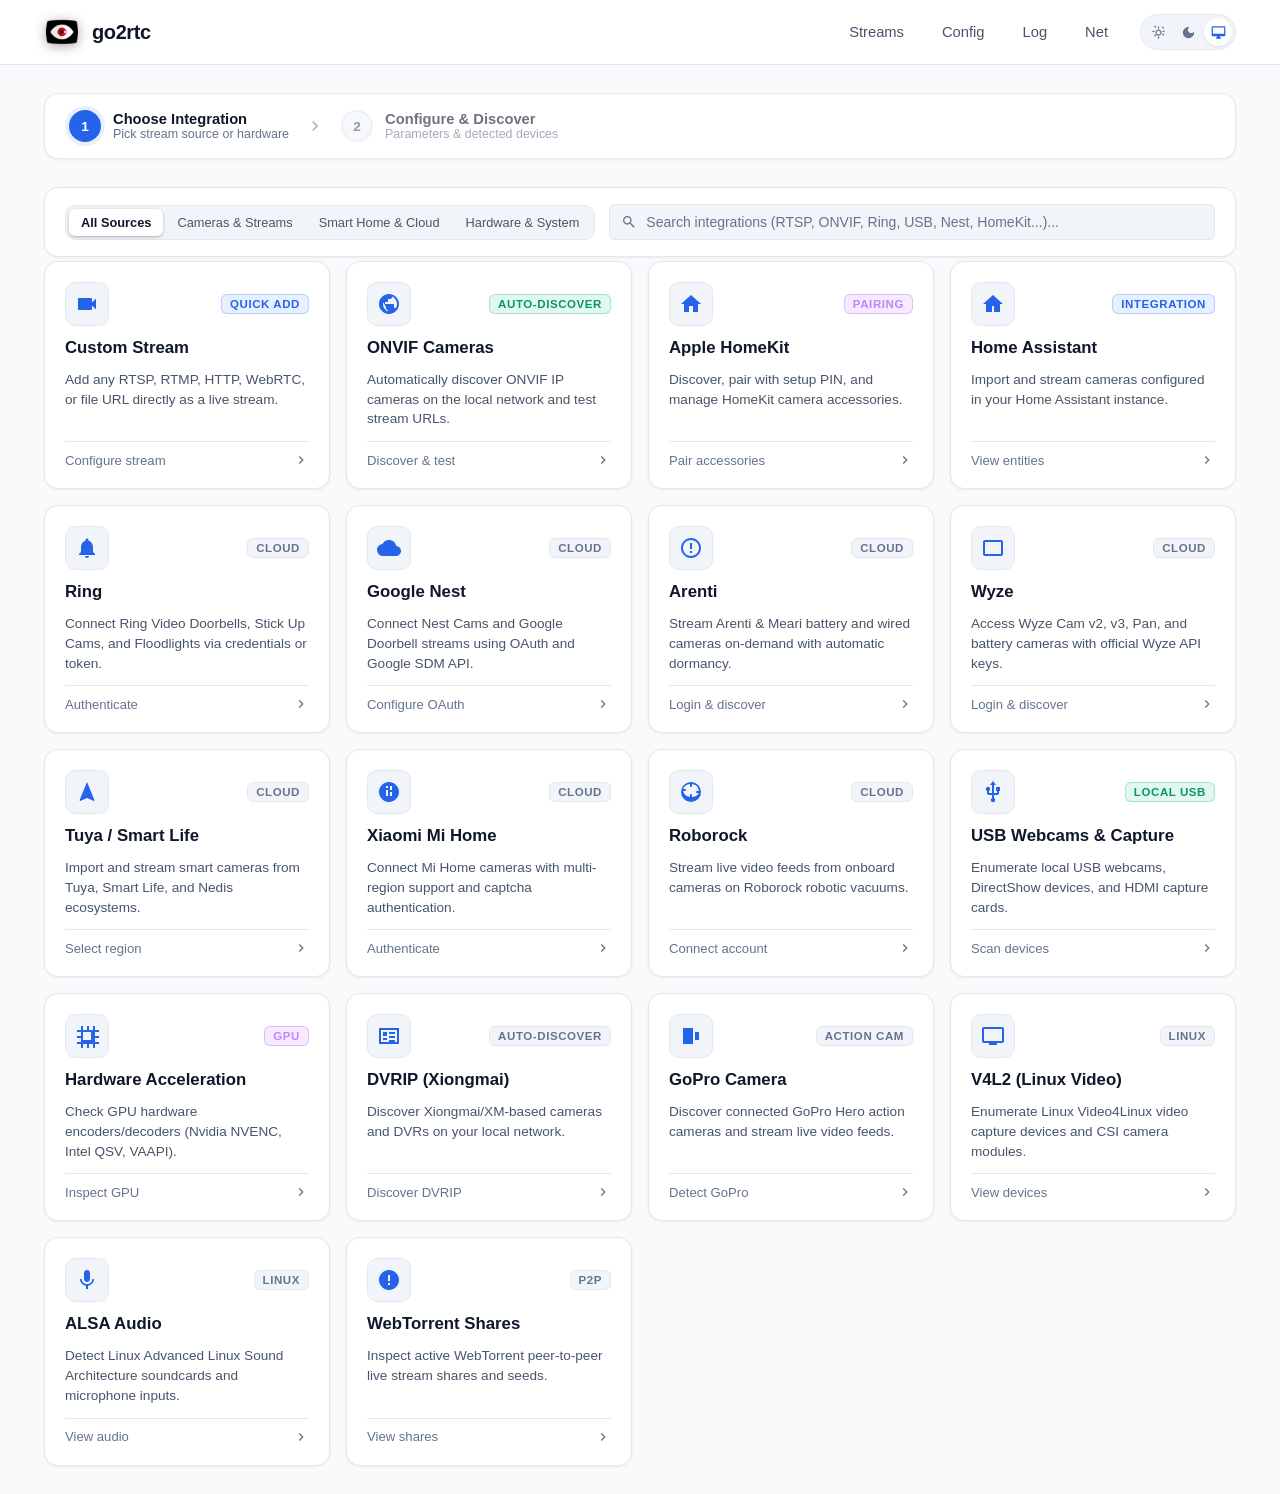
==== commit 22bc78ee: "feat(arenti): add native support for Arenti & Meari cloud cameras - Implement cloud REST client with" ====
--- a/www/add.html
+++ b/www/add.html
@@ -142,6 +142,22 @@
                 <div class="wizard-card-desc">Connect Nest Cams and Google Doorbell streams using OAuth and Google SDM API.</div>
                 <div class="wizard-card-footer">
                     <span>Configure OAuth</span>
+                    <svg viewBox="0 0 24 24"><path d="M8.59 16.59L13.17 12 8.59 7.41 10 6l6 6-6 6-1.41-1.41z"/></svg>
+                </div>
+            </div>
+
+            <!-- Arenti -->
+            <div class="wizard-card" data-id="arenti" data-cat="cloud" data-keywords="arenti meari boat snap inout outdoor indoor battery wifi camera">
+                <div class="wizard-card-top">
+                    <div class="wizard-card-icon">
+                        <svg viewBox="0 0 24 24"><path d="M12 2C6.48 2 2 6.48 2 12s4.48 10 10 10 10-4.48 10-10S17.52 2 12 2zm0 18c-4.41 0-8-3.59-8-8s3.59-8 8-8 8 3.59 8 8-3.59 8-8 8zm-1-13h2v6h-2zm0 8h2v2h-2z"/></svg>
+                    </div>
+                    <span class="wizard-card-badge">Cloud</span>
+                </div>
+                <div class="wizard-card-title">Arenti</div>
+                <div class="wizard-card-desc">Stream Arenti & Meari battery and wired cameras on-demand with automatic dormancy.</div>
+                <div class="wizard-card-footer">
+                    <span>Login & discover</span>
                     <svg viewBox="0 0 24 24"><path d="M8.59 16.59L13.17 12 8.59 7.41 10 6l6 6-6 6-1.41-1.41z"/></svg>
                 </div>
             </div>
@@ -632,6 +648,63 @@
                 </div>
             </div>
 
+            <!-- Panel: Arenti -->
+            <div class="wizard-panel" data-panel="arenti">
+                <div class="info-banner">
+                    <svg viewBox="0 0 24 24"><path d="M12 2C6.48 2 2 6.48 2 12s4.48 10 10 10 10-4.48 10-10S17.52 2 12 2zm1 15h-2v-6h2v6zm0-8h-2V7h2v2z"/></svg>
+                    <div>
+                        Battery-powered Arenti & Meari cameras only wake up when requested by active viewers, and automatically return to deep sleep (dormancy) when viewers disconnect to preserve battery life.
+                    </div>
+                </div>
+
+                <div class="form-card">
+                    <div class="form-card-title">Arenti Cloud Account Login</div>
+                    <form id="arenti-login-form">
+                        <div class="form-grid">
+                            <div class="form-group">
+                                <label class="form-label">Email / Account</label>
+                                <input type="email" name="username" class="form-input" placeholder="user@example.com" required>
+                            </div>
+                            <div class="form-group">
+                                <label class="form-label">Password</label>
+                                <input type="password" name="password" class="form-input" placeholder="••••••••" required>
+                            </div>
+                            <div class="form-group">
+                                <label class="form-label">Country Code</label>
+                                <input type="text" name="country_code" class="form-input" placeholder="US" value="US" maxlength="4">
+                            </div>
+                        </div>
+                        <div class="form-actions">
+                            <button type="submit" class="btn btn-primary">Login & Discover Cameras</button>
+                        </div>
+                    </form>
+                </div>
+
+                <div class="form-card" id="arenti-select-card" style="display:none;">
+                    <div class="form-card-title">Select Configured Account</div>
+                    <form id="arenti-devices-form">
+                        <div class="form-grid">
+                            <div class="form-group">
+                                <label class="form-label">Select Account</label>
+                                <select id="arenti-id" name="id" class="form-select"></select>
+                            </div>
+                        </div>
+                        <div class="form-actions">
+                            <button type="submit" class="btn btn-secondary">Load Devices</button>
+                        </div>
+                    </form>
+                </div>
+
+                <div class="table-card">
+                    <div class="form-card-title table-card-header">
+                        <span>Arenti Cameras</span>
+                    </div>
+                    <div class="table-responsive">
+                        <table class="modern-table" id="arenti-table"></table>
+                    </div>
+                </div>
+            </div>
+
             <!-- Panel 10: Wyze -->
             <div class="wizard-panel" data-panel="wyze">
                 <div class="info-banner">
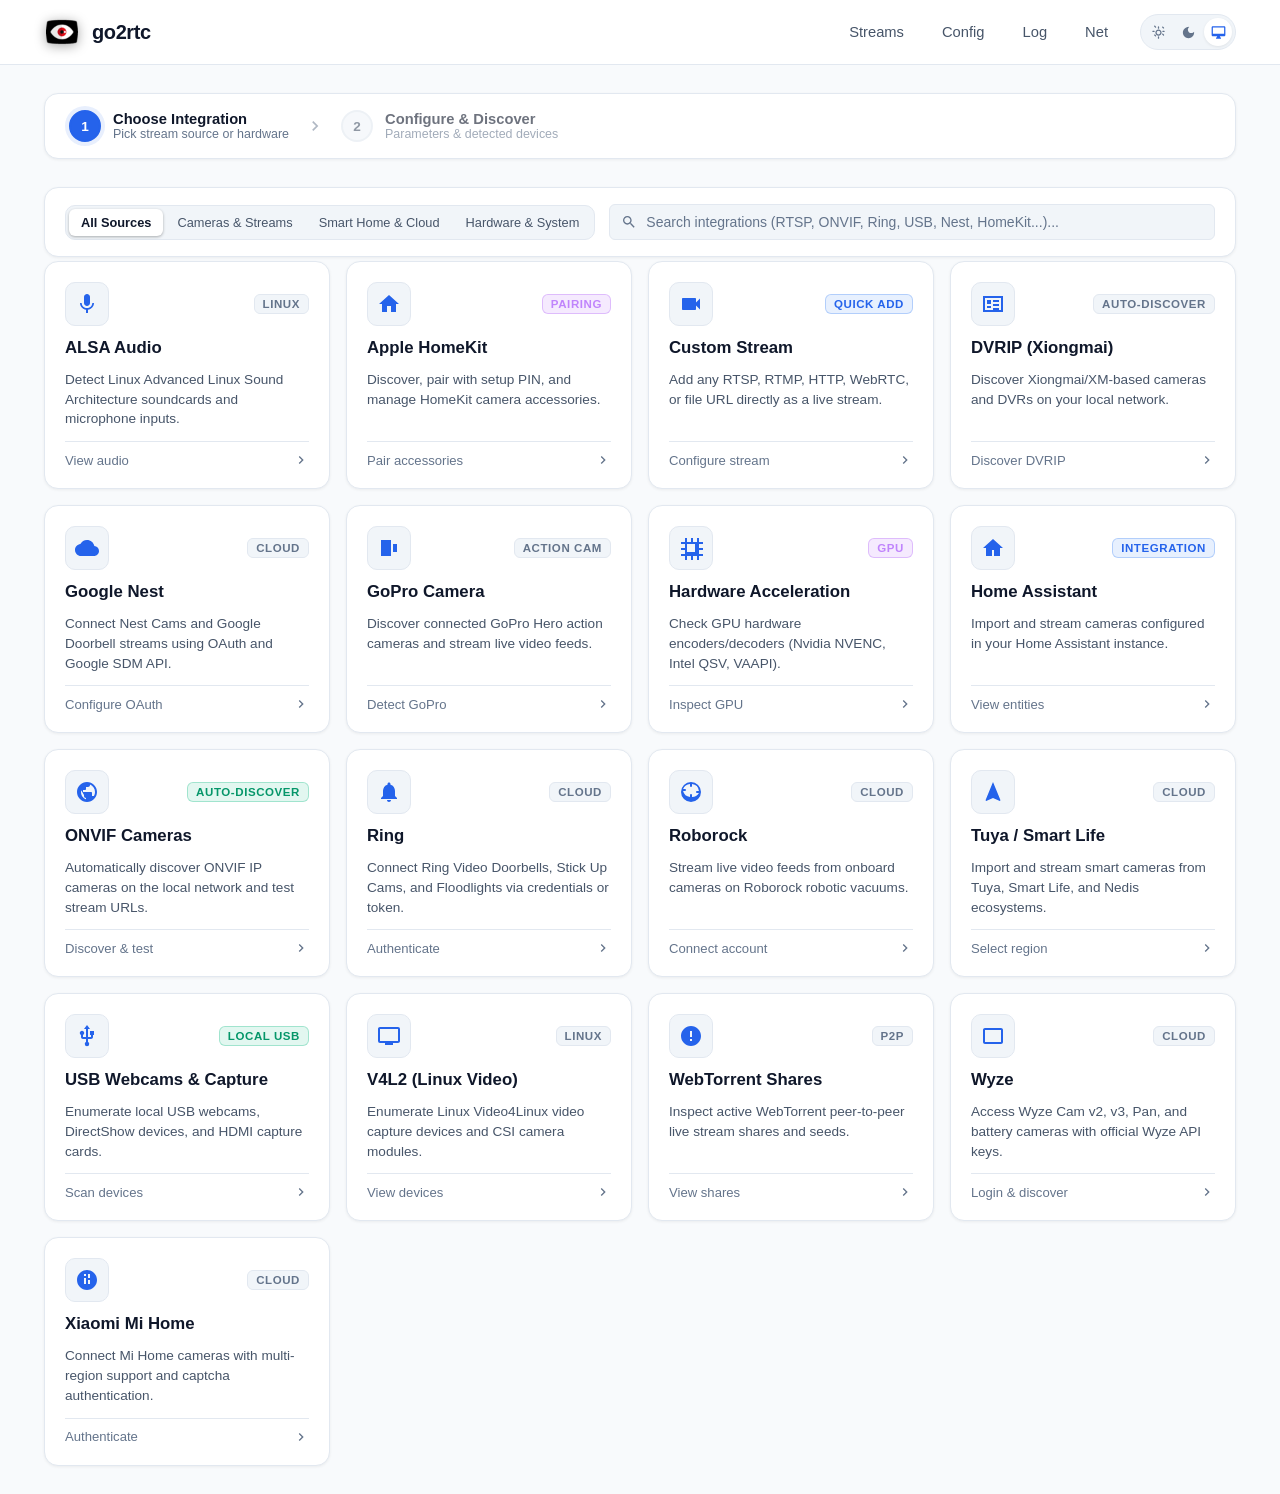
==== commit 028cece7: "feat(web): sort integration cards and discovered entries alphabetically on Add page" ====
--- a/www/add.html
+++ b/www/add.html
@@ -50,6 +50,38 @@
         </div>
 
         <div class="wizard-grid" id="integration-grid">
+            <!-- ALSA (Linux audio) -->
+            <div class="wizard-card" data-id="alsa" data-cat="hardware" data-keywords="alsa linux audio soundcard microphone capture sound input">
+                <div class="wizard-card-top">
+                    <div class="wizard-card-icon">
+                        <svg viewBox="0 0 24 24"><path d="M12 14c1.66 0 3-1.34 3-3V5c0-1.66-1.34-3-3-3S9 3.34 9 5v6c0 1.66 1.34 3 3 3zm5.3-3c0 3-2.54 5.1-5.3 5.1S6.7 14 6.7 11H5c0 3.41 2.72 6.23 6 6.72V21h2v-3.28c3.28-.48 6-3.3 6-6.72h-1.7z"/></svg>
+                    </div>
+                    <span class="wizard-card-badge">Linux</span>
+                </div>
+                <div class="wizard-card-title">ALSA Audio</div>
+                <div class="wizard-card-desc">Detect Linux Advanced Linux Sound Architecture soundcards and microphone inputs.</div>
+                <div class="wizard-card-footer">
+                    <span>View audio</span>
+                    <svg viewBox="0 0 24 24"><path d="M8.59 16.59L13.17 12 8.59 7.41 10 6l6 6-6 6-1.41-1.41z"/></svg>
+                </div>
+            </div>
+
+            <!-- Apple HomeKit -->
+            <div class="wizard-card" data-id="homekit" data-cat="camera" data-keywords="apple homekit home secure video pair pin camera hksv">
+                <div class="wizard-card-top">
+                    <div class="wizard-card-icon">
+                        <svg viewBox="0 0 24 24"><path d="M10 20v-6h4v6h5v-8h3L12 3 2 12h3v8z"/></svg>
+                    </div>
+                    <span class="wizard-card-badge badge-purple">Pairing</span>
+                </div>
+                <div class="wizard-card-title">Apple HomeKit</div>
+                <div class="wizard-card-desc">Discover, pair with setup PIN, and manage HomeKit camera accessories.</div>
+                <div class="wizard-card-footer">
+                    <span>Pair accessories</span>
+                    <svg viewBox="0 0 24 24"><path d="M8.59 16.59L13.17 12 8.59 7.41 10 6l6 6-6 6-1.41-1.41z"/></svg>
+                </div>
+            </div>
+
             <!-- Custom Stream -->
             <div class="wizard-card" data-id="stream" data-cat="camera" data-keywords="custom rtsp rtmp webrtc http hls url temporary mjpeg mp4 stream manual">
                 <div class="wizard-card-top">
@@ -66,6 +98,86 @@
                 </div>
             </div>
 
+            <!-- DVRIP (Xiongmai) -->
+            <div class="wizard-card" data-id="dvrip" data-cat="camera" data-keywords="dvrip xiongmai xm dvr nvr ip camera lan discovery">
+                <div class="wizard-card-top">
+                    <div class="wizard-card-icon">
+                        <svg viewBox="0 0 24 24"><path d="M4 6h16v12H4z M2 4v16h20V4H2zm4 4h4v4H6V8zm0 6h4v2H6v-2zm6-6h6v2h-6V8zm0 4h6v2h-6v-2zm0 4h6v2h-6v-2z"/></svg>
+                    </div>
+                    <span class="wizard-card-badge">Auto-Discover</span>
+                </div>
+                <div class="wizard-card-title">DVRIP (Xiongmai)</div>
+                <div class="wizard-card-desc">Discover Xiongmai/XM-based cameras and DVRs on your local network.</div>
+                <div class="wizard-card-footer">
+                    <span>Discover DVRIP</span>
+                    <svg viewBox="0 0 24 24"><path d="M8.59 16.59L13.17 12 8.59 7.41 10 6l6 6-6 6-1.41-1.41z"/></svg>
+                </div>
+            </div>
+
+            <!-- Google Nest -->
+            <div class="wizard-card" data-id="nest" data-cat="cloud" data-keywords="google nest camera hub doorbell sdm oauth smart device">
+                <div class="wizard-card-top">
+                    <div class="wizard-card-icon">
+                        <svg viewBox="0 0 24 24"><path d="M19.35 10.04C18.67 6.59 15.64 4 12 4 9.11 4 6.6 5.64 5.35 8.04 2.34 8.36 0 10.91 0 14c0 3.31 2.69 6 6 6h13c2.76 0 5-2.24 5-5 0-2.64-2.05-4.78-4.65-4.96z"/></svg>
+                    </div>
+                    <span class="wizard-card-badge">Cloud</span>
+                </div>
+                <div class="wizard-card-title">Google Nest</div>
+                <div class="wizard-card-desc">Connect Nest Cams and Google Doorbell streams using OAuth and Google SDM API.</div>
+                <div class="wizard-card-footer">
+                    <span>Configure OAuth</span>
+                    <svg viewBox="0 0 24 24"><path d="M8.59 16.59L13.17 12 8.59 7.41 10 6l6 6-6 6-1.41-1.41z"/></svg>
+                </div>
+            </div>
+
+            <!-- GoPro -->
+            <div class="wizard-card" data-id="gopro" data-cat="camera" data-keywords="gopro action cam hero camera wifi stream">
+                <div class="wizard-card-top">
+                    <div class="wizard-card-icon">
+                        <svg viewBox="0 0 24 24"><path d="M4 4h10v16H4V4zm12 4h4v8h-4V8z"/></svg>
+                    </div>
+                    <span class="wizard-card-badge">Action Cam</span>
+                </div>
+                <div class="wizard-card-title">GoPro Camera</div>
+                <div class="wizard-card-desc">Discover connected GoPro Hero action cameras and stream live video feeds.</div>
+                <div class="wizard-card-footer">
+                    <span>Detect GoPro</span>
+                    <svg viewBox="0 0 24 24"><path d="M8.59 16.59L13.17 12 8.59 7.41 10 6l6 6-6 6-1.41-1.41z"/></svg>
+                </div>
+            </div>
+
+            <!-- FFmpeg Hardware Acceleration -->
+            <div class="wizard-card" data-id="hardware" data-cat="hardware" data-keywords="hardware acceleration gpu nvenc vaapi qsv videotoolbox codecs cuda">
+                <div class="wizard-card-top">
+                    <div class="wizard-card-icon">
+                        <svg viewBox="0 0 24 24"><path d="M6 2v4H2v2h4v4H2v2h4v4H2v2h4v4h2v-4h4v4h2v-4h4v4h2v-4h4v-2h-4v-4h4v-2h-4V8h4V6h-4V2h-2v4h-4V2h-2v4H8V2H6zm2 6h8v8H8V8z"/></svg>
+                    </div>
+                    <span class="wizard-card-badge badge-purple">GPU</span>
+                </div>
+                <div class="wizard-card-title">Hardware Acceleration</div>
+                <div class="wizard-card-desc">Check GPU hardware encoders/decoders (Nvidia NVENC, Intel QSV, VAAPI).</div>
+                <div class="wizard-card-footer">
+                    <span>Inspect GPU</span>
+                    <svg viewBox="0 0 24 24"><path d="M8.59 16.59L13.17 12 8.59 7.41 10 6l6 6-6 6-1.41-1.41z"/></svg>
+                </div>
+            </div>
+
+            <!-- Home Assistant -->
+            <div class="wizard-card" data-id="hass" data-cat="cloud" data-keywords="home assistant hass hassio iot smart home camera">
+                <div class="wizard-card-top">
+                    <div class="wizard-card-icon">
+                        <svg viewBox="0 0 24 24"><path d="M12 3L2 12h3v8h6v-6h2v6h6v-8h3L12 3z"/></svg>
+                    </div>
+                    <span class="wizard-card-badge badge-blue">Integration</span>
+                </div>
+                <div class="wizard-card-title">Home Assistant</div>
+                <div class="wizard-card-desc">Import and stream cameras configured in your Home Assistant instance.</div>
+                <div class="wizard-card-footer">
+                    <span>View entities</span>
+                    <svg viewBox="0 0 24 24"><path d="M8.59 16.59L13.17 12 8.59 7.41 10 6l6 6-6 6-1.41-1.41z"/></svg>
+                </div>
+            </div>
+
             <!-- ONVIF -->
             <div class="wizard-card" data-id="onvif" data-cat="camera" data-keywords="onvif ip camera security cctv discover profile test rtsp">
                 <div class="wizard-card-top">
@@ -82,38 +194,6 @@
                 </div>
             </div>
 
-            <!-- Apple HomeKit -->
-            <div class="wizard-card" data-id="homekit" data-cat="camera" data-keywords="apple homekit home secure video pair pin camera hksv">
-                <div class="wizard-card-top">
-                    <div class="wizard-card-icon">
-                        <svg viewBox="0 0 24 24"><path d="M10 20v-6h4v6h5v-8h3L12 3 2 12h3v8z"/></svg>
-                    </div>
-                    <span class="wizard-card-badge badge-purple">Pairing</span>
-                </div>
-                <div class="wizard-card-title">Apple HomeKit</div>
-                <div class="wizard-card-desc">Discover, pair with setup PIN, and manage HomeKit camera accessories.</div>
-                <div class="wizard-card-footer">
-                    <span>Pair accessories</span>
-                    <svg viewBox="0 0 24 24"><path d="M8.59 16.59L13.17 12 8.59 7.41 10 6l6 6-6 6-1.41-1.41z"/></svg>
-                </div>
-            </div>
-
-            <!-- Home Assistant -->
-            <div class="wizard-card" data-id="hass" data-cat="cloud" data-keywords="home assistant hass hassio iot smart home camera">
-                <div class="wizard-card-top">
-                    <div class="wizard-card-icon">
-                        <svg viewBox="0 0 24 24"><path d="M12 3L2 12h3v8h6v-6h2v6h6v-8h3L12 3z"/></svg>
-                    </div>
-                    <span class="wizard-card-badge badge-blue">Integration</span>
-                </div>
-                <div class="wizard-card-title">Home Assistant</div>
-                <div class="wizard-card-desc">Import and stream cameras configured in your Home Assistant instance.</div>
-                <div class="wizard-card-footer">
-                    <span>View entities</span>
-                    <svg viewBox="0 0 24 24"><path d="M8.59 16.59L13.17 12 8.59 7.41 10 6l6 6-6 6-1.41-1.41z"/></svg>
-                </div>
-            </div>
-
             <!-- Ring -->
             <div class="wizard-card" data-id="ring" data-cat="cloud" data-keywords="ring doorbell camera floodlight amazon security 2fa">
                 <div class="wizard-card-top">
@@ -130,34 +210,82 @@
                 </div>
             </div>
 
-            <!-- Google Nest -->
-            <div class="wizard-card" data-id="nest" data-cat="cloud" data-keywords="google nest camera hub doorbell sdm oauth smart device">
-                <div class="wizard-card-top">
-                    <div class="wizard-card-icon">
-                        <svg viewBox="0 0 24 24"><path d="M19.35 10.04C18.67 6.59 15.64 4 12 4 9.11 4 6.6 5.64 5.35 8.04 2.34 8.36 0 10.91 0 14c0 3.31 2.69 6 6 6h13c2.76 0 5-2.24 5-5 0-2.64-2.05-4.78-4.65-4.96z"/></svg>
+            <!-- Roborock -->
+            <div class="wizard-card" data-id="roborock" data-cat="cloud" data-keywords="roborock robot vacuum cleaner s6 s7 camera stream">
+                <div class="wizard-card-top">
+                    <div class="wizard-card-icon">
+                        <svg viewBox="0 0 24 24"><path d="M12 2a10 10 0 1 0 10 10A10 10 0 0 0 12 2zm1 14.93V15a1 1 0 0 0-2 0v1.93A8 8 0 0 1 4.07 11H6a1 1 0 0 0 0-2H4.07A8 8 0 0 1 11 4.07V6a1 1 0 0 0 2 0V4.07A8 8 0 0 1 19.93 11H18a1 1 0 0 0 0 2h1.93A8 8 0 0 1 13 16.93z"/></svg>
                     </div>
                     <span class="wizard-card-badge">Cloud</span>
                 </div>
-                <div class="wizard-card-title">Google Nest</div>
-                <div class="wizard-card-desc">Connect Nest Cams and Google Doorbell streams using OAuth and Google SDM API.</div>
-                <div class="wizard-card-footer">
-                    <span>Configure OAuth</span>
-                    <svg viewBox="0 0 24 24"><path d="M8.59 16.59L13.17 12 8.59 7.41 10 6l6 6-6 6-1.41-1.41z"/></svg>
-                </div>
-            </div>
-
-            <!-- Arenti -->
-            <div class="wizard-card" data-id="arenti" data-cat="cloud" data-keywords="arenti meari boat snap inout outdoor indoor battery wifi camera">
-                <div class="wizard-card-top">
-                    <div class="wizard-card-icon">
-                        <svg viewBox="0 0 24 24"><path d="M12 2C6.48 2 2 6.48 2 12s4.48 10 10 10 10-4.48 10-10S17.52 2 12 2zm0 18c-4.41 0-8-3.59-8-8s3.59-8 8-8 8 3.59 8 8-3.59 8-8 8zm-1-13h2v6h-2zm0 8h2v2h-2z"/></svg>
+                <div class="wizard-card-title">Roborock</div>
+                <div class="wizard-card-desc">Stream live video feeds from onboard cameras on Roborock robotic vacuums.</div>
+                <div class="wizard-card-footer">
+                    <span>Connect account</span>
+                    <svg viewBox="0 0 24 24"><path d="M8.59 16.59L13.17 12 8.59 7.41 10 6l6 6-6 6-1.41-1.41z"/></svg>
+                </div>
+            </div>
+
+            <!-- Tuya / Smart Life -->
+            <div class="wizard-card" data-id="tuya" data-cat="cloud" data-keywords="tuya smart life nedis iot cloud smart camera">
+                <div class="wizard-card-top">
+                    <div class="wizard-card-icon">
+                        <svg viewBox="0 0 24 24"><path d="M12 2L4.5 20.29l.71.71L12 18l6.79 3 .71-.71z"/></svg>
                     </div>
                     <span class="wizard-card-badge">Cloud</span>
                 </div>
-                <div class="wizard-card-title">Arenti</div>
-                <div class="wizard-card-desc">Stream Arenti & Meari battery and wired cameras on-demand with automatic dormancy.</div>
-                <div class="wizard-card-footer">
-                    <span>Login & discover</span>
+                <div class="wizard-card-title">Tuya / Smart Life</div>
+                <div class="wizard-card-desc">Import and stream smart cameras from Tuya, Smart Life, and Nedis ecosystems.</div>
+                <div class="wizard-card-footer">
+                    <span>Select region</span>
+                    <svg viewBox="0 0 24 24"><path d="M8.59 16.59L13.17 12 8.59 7.41 10 6l6 6-6 6-1.41-1.41z"/></svg>
+                </div>
+            </div>
+
+            <!-- FFmpeg USB Devices -->
+            <div class="wizard-card" data-id="devices" data-cat="hardware" data-keywords="usb webcam capture card hdmi directshow dshow vfw hardware local">
+                <div class="wizard-card-top">
+                    <div class="wizard-card-icon">
+                        <svg viewBox="0 0 24 24"><path d="M15 7v4h1v2h-3V5h2l-3-4-3 4h2v8H8v-2.07c.7-.37 1.2-1.08 1.2-1.93 0-1.21-.99-2.2-2.2-2.2-1.21 0-2.2.99-2.2 2.2 0 .85.5 1.56 1.2 1.93V13c0 1.11.89 2 2 2h3v3.05c-.71.37-1.2 1.1-1.2 1.95a2.2 2.2 0 0 0 4.4 0c0-.85-.49-1.58-1.2-1.95V15h3c1.11 0 2-.89 2-2v-2h1V7h-4z"/></svg>
+                    </div>
+                    <span class="wizard-card-badge badge-green">Local USB</span>
+                </div>
+                <div class="wizard-card-title">USB Webcams & Capture</div>
+                <div class="wizard-card-desc">Enumerate local USB webcams, DirectShow devices, and HDMI capture cards.</div>
+                <div class="wizard-card-footer">
+                    <span>Scan devices</span>
+                    <svg viewBox="0 0 24 24"><path d="M8.59 16.59L13.17 12 8.59 7.41 10 6l6 6-6 6-1.41-1.41z"/></svg>
+                </div>
+            </div>
+
+            <!-- V4L2 (Linux video) -->
+            <div class="wizard-card" data-id="v4l2" data-cat="hardware" data-keywords="v4l2 video4linux linux capture device /dev/video camera">
+                <div class="wizard-card-top">
+                    <div class="wizard-card-icon">
+                        <svg viewBox="0 0 24 24"><path d="M21 3H3c-1.11 0-2 .89-2 2v12a2 2 0 0 0 2 2h5v2h8v-2h5c1.1 0 1.99-.9 1.99-2L23 5a2 2 0 0 0-2-2zm0 14H3V5h18v12z"/></svg>
+                    </div>
+                    <span class="wizard-card-badge">Linux</span>
+                </div>
+                <div class="wizard-card-title">V4L2 (Linux Video)</div>
+                <div class="wizard-card-desc">Enumerate Linux Video4Linux video capture devices and CSI camera modules.</div>
+                <div class="wizard-card-footer">
+                    <span>View devices</span>
+                    <svg viewBox="0 0 24 24"><path d="M8.59 16.59L13.17 12 8.59 7.41 10 6l6 6-6 6-1.41-1.41z"/></svg>
+                </div>
+            </div>
+
+            <!-- WebTorrent -->
+            <div class="wizard-card" data-id="webtorrent" data-cat="hardware" data-keywords="webtorrent p2p torrent stream peer sharing network">
+                <div class="wizard-card-top">
+                    <div class="wizard-card-icon">
+                        <svg viewBox="0 0 24 24"><path d="M12 2C6.48 2 2 6.48 2 12s4.48 10 10 10 10-4.48 10-10S17.52 2 12 2zm1 15h-2v-2h2v2zm0-4h-2V7h2v6z"/></svg>
+                    </div>
+                    <span class="wizard-card-badge">P2P</span>
+                </div>
+                <div class="wizard-card-title">WebTorrent Shares</div>
+                <div class="wizard-card-desc">Inspect active WebTorrent peer-to-peer live stream shares and seeds.</div>
+                <div class="wizard-card-footer">
+                    <span>View shares</span>
                     <svg viewBox="0 0 24 24"><path d="M8.59 16.59L13.17 12 8.59 7.41 10 6l6 6-6 6-1.41-1.41z"/></svg>
                 </div>
             </div>
@@ -178,22 +306,6 @@
                 </div>
             </div>
 
-            <!-- Tuya / Smart Life -->
-            <div class="wizard-card" data-id="tuya" data-cat="cloud" data-keywords="tuya smart life nedis iot cloud smart camera">
-                <div class="wizard-card-top">
-                    <div class="wizard-card-icon">
-                        <svg viewBox="0 0 24 24"><path d="M12 2L4.5 20.29l.71.71L12 18l6.79 3 .71-.71z"/></svg>
-                    </div>
-                    <span class="wizard-card-badge">Cloud</span>
-                </div>
-                <div class="wizard-card-title">Tuya / Smart Life</div>
-                <div class="wizard-card-desc">Import and stream smart cameras from Tuya, Smart Life, and Nedis ecosystems.</div>
-                <div class="wizard-card-footer">
-                    <span>Select region</span>
-                    <svg viewBox="0 0 24 24"><path d="M8.59 16.59L13.17 12 8.59 7.41 10 6l6 6-6 6-1.41-1.41z"/></svg>
-                </div>
-            </div>
-
             <!-- Xiaomi Mi Home -->
             <div class="wizard-card" data-id="xiaomi" data-cat="cloud" data-keywords="xiaomi mi home mijia imilab camera captcha 2fa">
                 <div class="wizard-card-top">
@@ -206,134 +318,6 @@
                 <div class="wizard-card-desc">Connect Mi Home cameras with multi-region support and captcha authentication.</div>
                 <div class="wizard-card-footer">
                     <span>Authenticate</span>
-                    <svg viewBox="0 0 24 24"><path d="M8.59 16.59L13.17 12 8.59 7.41 10 6l6 6-6 6-1.41-1.41z"/></svg>
-                </div>
-            </div>
-
-            <!-- Roborock -->
-            <div class="wizard-card" data-id="roborock" data-cat="cloud" data-keywords="roborock robot vacuum cleaner s6 s7 camera stream">
-                <div class="wizard-card-top">
-                    <div class="wizard-card-icon">
-                        <svg viewBox="0 0 24 24"><path d="M12 2a10 10 0 1 0 10 10A10 10 0 0 0 12 2zm1 14.93V15a1 1 0 0 0-2 0v1.93A8 8 0 0 1 4.07 11H6a1 1 0 0 0 0-2H4.07A8 8 0 0 1 11 4.07V6a1 1 0 0 0 2 0V4.07A8 8 0 0 1 19.93 11H18a1 1 0 0 0 0 2h1.93A8 8 0 0 1 13 16.93z"/></svg>
-                    </div>
-                    <span class="wizard-card-badge">Cloud</span>
-                </div>
-                <div class="wizard-card-title">Roborock</div>
-                <div class="wizard-card-desc">Stream live video feeds from onboard cameras on Roborock robotic vacuums.</div>
-                <div class="wizard-card-footer">
-                    <span>Connect account</span>
-                    <svg viewBox="0 0 24 24"><path d="M8.59 16.59L13.17 12 8.59 7.41 10 6l6 6-6 6-1.41-1.41z"/></svg>
-                </div>
-            </div>
-
-            <!-- FFmpeg USB Devices -->
-            <div class="wizard-card" data-id="devices" data-cat="hardware" data-keywords="usb webcam capture card hdmi directshow dshow vfw hardware local">
-                <div class="wizard-card-top">
-                    <div class="wizard-card-icon">
-                        <svg viewBox="0 0 24 24"><path d="M15 7v4h1v2h-3V5h2l-3-4-3 4h2v8H8v-2.07c.7-.37 1.2-1.08 1.2-1.93 0-1.21-.99-2.2-2.2-2.2-1.21 0-2.2.99-2.2 2.2 0 .85.5 1.56 1.2 1.93V13c0 1.11.89 2 2 2h3v3.05c-.71.37-1.2 1.1-1.2 1.95a2.2 2.2 0 0 0 4.4 0c0-.85-.49-1.58-1.2-1.95V15h3c1.11 0 2-.89 2-2v-2h1V7h-4z"/></svg>
-                    </div>
-                    <span class="wizard-card-badge badge-green">Local USB</span>
-                </div>
-                <div class="wizard-card-title">USB Webcams & Capture</div>
-                <div class="wizard-card-desc">Enumerate local USB webcams, DirectShow devices, and HDMI capture cards.</div>
-                <div class="wizard-card-footer">
-                    <span>Scan devices</span>
-                    <svg viewBox="0 0 24 24"><path d="M8.59 16.59L13.17 12 8.59 7.41 10 6l6 6-6 6-1.41-1.41z"/></svg>
-                </div>
-            </div>
-
-            <!-- FFmpeg Hardware Acceleration -->
-            <div class="wizard-card" data-id="hardware" data-cat="hardware" data-keywords="hardware acceleration gpu nvenc vaapi qsv videotoolbox codecs cuda">
-                <div class="wizard-card-top">
-                    <div class="wizard-card-icon">
-                        <svg viewBox="0 0 24 24"><path d="M6 2v4H2v2h4v4H2v2h4v4H2v2h4v4h2v-4h4v4h2v-4h4v4h2v-4h4v-2h-4v-4h4v-2h-4V8h4V6h-4V2h-2v4h-4V2h-2v4H8V2H6zm2 6h8v8H8V8z"/></svg>
-                    </div>
-                    <span class="wizard-card-badge badge-purple">GPU</span>
-                </div>
-                <div class="wizard-card-title">Hardware Acceleration</div>
-                <div class="wizard-card-desc">Check GPU hardware encoders/decoders (Nvidia NVENC, Intel QSV, VAAPI).</div>
-                <div class="wizard-card-footer">
-                    <span>Inspect GPU</span>
-                    <svg viewBox="0 0 24 24"><path d="M8.59 16.59L13.17 12 8.59 7.41 10 6l6 6-6 6-1.41-1.41z"/></svg>
-                </div>
-            </div>
-
-            <!-- DVRIP (Xiongmai) -->
-            <div class="wizard-card" data-id="dvrip" data-cat="camera" data-keywords="dvrip xiongmai xm dvr nvr ip camera lan discovery">
-                <div class="wizard-card-top">
-                    <div class="wizard-card-icon">
-                        <svg viewBox="0 0 24 24"><path d="M4 6h16v12H4z M2 4v16h20V4H2zm4 4h4v4H6V8zm0 6h4v2H6v-2zm6-6h6v2h-6V8zm0 4h6v2h-6v-2zm0 4h6v2h-6v-2z"/></svg>
-                    </div>
-                    <span class="wizard-card-badge">Auto-Discover</span>
-                </div>
-                <div class="wizard-card-title">DVRIP (Xiongmai)</div>
-                <div class="wizard-card-desc">Discover Xiongmai/XM-based cameras and DVRs on your local network.</div>
-                <div class="wizard-card-footer">
-                    <span>Discover DVRIP</span>
-                    <svg viewBox="0 0 24 24"><path d="M8.59 16.59L13.17 12 8.59 7.41 10 6l6 6-6 6-1.41-1.41z"/></svg>
-                </div>
-            </div>
-
-            <!-- GoPro -->
-            <div class="wizard-card" data-id="gopro" data-cat="camera" data-keywords="gopro action cam hero camera wifi stream">
-                <div class="wizard-card-top">
-                    <div class="wizard-card-icon">
-                        <svg viewBox="0 0 24 24"><path d="M4 4h10v16H4V4zm12 4h4v8h-4V8z"/></svg>
-                    </div>
-                    <span class="wizard-card-badge">Action Cam</span>
-                </div>
-                <div class="wizard-card-title">GoPro Camera</div>
-                <div class="wizard-card-desc">Discover connected GoPro Hero action cameras and stream live video feeds.</div>
-                <div class="wizard-card-footer">
-                    <span>Detect GoPro</span>
-                    <svg viewBox="0 0 24 24"><path d="M8.59 16.59L13.17 12 8.59 7.41 10 6l6 6-6 6-1.41-1.41z"/></svg>
-                </div>
-            </div>
-
-            <!-- V4L2 (Linux video) -->
-            <div class="wizard-card" data-id="v4l2" data-cat="hardware" data-keywords="v4l2 video4linux linux capture device /dev/video camera">
-                <div class="wizard-card-top">
-                    <div class="wizard-card-icon">
-                        <svg viewBox="0 0 24 24"><path d="M21 3H3c-1.11 0-2 .89-2 2v12a2 2 0 0 0 2 2h5v2h8v-2h5c1.1 0 1.99-.9 1.99-2L23 5a2 2 0 0 0-2-2zm0 14H3V5h18v12z"/></svg>
-                    </div>
-                    <span class="wizard-card-badge">Linux</span>
-                </div>
-                <div class="wizard-card-title">V4L2 (Linux Video)</div>
-                <div class="wizard-card-desc">Enumerate Linux Video4Linux video capture devices and CSI camera modules.</div>
-                <div class="wizard-card-footer">
-                    <span>View devices</span>
-                    <svg viewBox="0 0 24 24"><path d="M8.59 16.59L13.17 12 8.59 7.41 10 6l6 6-6 6-1.41-1.41z"/></svg>
-                </div>
-            </div>
-
-            <!-- ALSA (Linux audio) -->
-            <div class="wizard-card" data-id="alsa" data-cat="hardware" data-keywords="alsa linux audio soundcard microphone capture sound input">
-                <div class="wizard-card-top">
-                    <div class="wizard-card-icon">
-                        <svg viewBox="0 0 24 24"><path d="M12 14c1.66 0 3-1.34 3-3V5c0-1.66-1.34-3-3-3S9 3.34 9 5v6c0 1.66 1.34 3 3 3zm5.3-3c0 3-2.54 5.1-5.3 5.1S6.7 14 6.7 11H5c0 3.41 2.72 6.23 6 6.72V21h2v-3.28c3.28-.48 6-3.3 6-6.72h-1.7z"/></svg>
-                    </div>
-                    <span class="wizard-card-badge">Linux</span>
-                </div>
-                <div class="wizard-card-title">ALSA Audio</div>
-                <div class="wizard-card-desc">Detect Linux Advanced Linux Sound Architecture soundcards and microphone inputs.</div>
-                <div class="wizard-card-footer">
-                    <span>View audio</span>
-                    <svg viewBox="0 0 24 24"><path d="M8.59 16.59L13.17 12 8.59 7.41 10 6l6 6-6 6-1.41-1.41z"/></svg>
-                </div>
-            </div>
-
-            <!-- WebTorrent -->
-            <div class="wizard-card" data-id="webtorrent" data-cat="hardware" data-keywords="webtorrent p2p torrent stream peer sharing network">
-                <div class="wizard-card-top">
-                    <div class="wizard-card-icon">
-                        <svg viewBox="0 0 24 24"><path d="M12 2C6.48 2 2 6.48 2 12s4.48 10 10 10 10-4.48 10-10S17.52 2 12 2zm1 15h-2v-2h2v2zm0-4h-2V7h2v6z"/></svg>
-                    </div>
-                    <span class="wizard-card-badge">P2P</span>
-                </div>
-                <div class="wizard-card-title">WebTorrent Shares</div>
-                <div class="wizard-card-desc">Inspect active WebTorrent peer-to-peer live stream shares and seeds.</div>
-                <div class="wizard-card-footer">
-                    <span>View shares</span>
                     <svg viewBox="0 0 24 24"><path d="M8.59 16.59L13.17 12 8.59 7.41 10 6l6 6-6 6-1.41-1.41z"/></svg>
                 </div>
             </div>
@@ -648,63 +632,6 @@
                 </div>
             </div>
 
-            <!-- Panel: Arenti -->
-            <div class="wizard-panel" data-panel="arenti">
-                <div class="info-banner">
-                    <svg viewBox="0 0 24 24"><path d="M12 2C6.48 2 2 6.48 2 12s4.48 10 10 10 10-4.48 10-10S17.52 2 12 2zm1 15h-2v-6h2v6zm0-8h-2V7h2v2z"/></svg>
-                    <div>
-                        Battery-powered Arenti & Meari cameras only wake up when requested by active viewers, and automatically return to deep sleep (dormancy) when viewers disconnect to preserve battery life.
-                    </div>
-                </div>
-
-                <div class="form-card">
-                    <div class="form-card-title">Arenti Cloud Account Login</div>
-                    <form id="arenti-login-form">
-                        <div class="form-grid">
-                            <div class="form-group">
-                                <label class="form-label">Email / Account</label>
-                                <input type="email" name="username" class="form-input" placeholder="user@example.com" required>
-                            </div>
-                            <div class="form-group">
-                                <label class="form-label">Password</label>
-                                <input type="password" name="password" class="form-input" placeholder="••••••••" required>
-                            </div>
-                            <div class="form-group">
-                                <label class="form-label">Country Code</label>
-                                <input type="text" name="country_code" class="form-input" placeholder="US" value="US" maxlength="4">
-                            </div>
-                        </div>
-                        <div class="form-actions">
-                            <button type="submit" class="btn btn-primary">Login & Discover Cameras</button>
-                        </div>
-                    </form>
-                </div>
-
-                <div class="form-card" id="arenti-select-card" style="display:none;">
-                    <div class="form-card-title">Select Configured Account</div>
-                    <form id="arenti-devices-form">
-                        <div class="form-grid">
-                            <div class="form-group">
-                                <label class="form-label">Select Account</label>
-                                <select id="arenti-id" name="id" class="form-select"></select>
-                            </div>
-                        </div>
-                        <div class="form-actions">
-                            <button type="submit" class="btn btn-secondary">Load Devices</button>
-                        </div>
-                    </form>
-                </div>
-
-                <div class="table-card">
-                    <div class="form-card-title table-card-header">
-                        <span>Arenti Cameras</span>
-                    </div>
-                    <div class="table-responsive">
-                        <table class="modern-table" id="arenti-table"></table>
-                    </div>
-                </div>
-            </div>
-
             <!-- Panel 10: Wyze -->
             <div class="wizard-panel" data-panel="wyze">
                 <div class="info-banner">
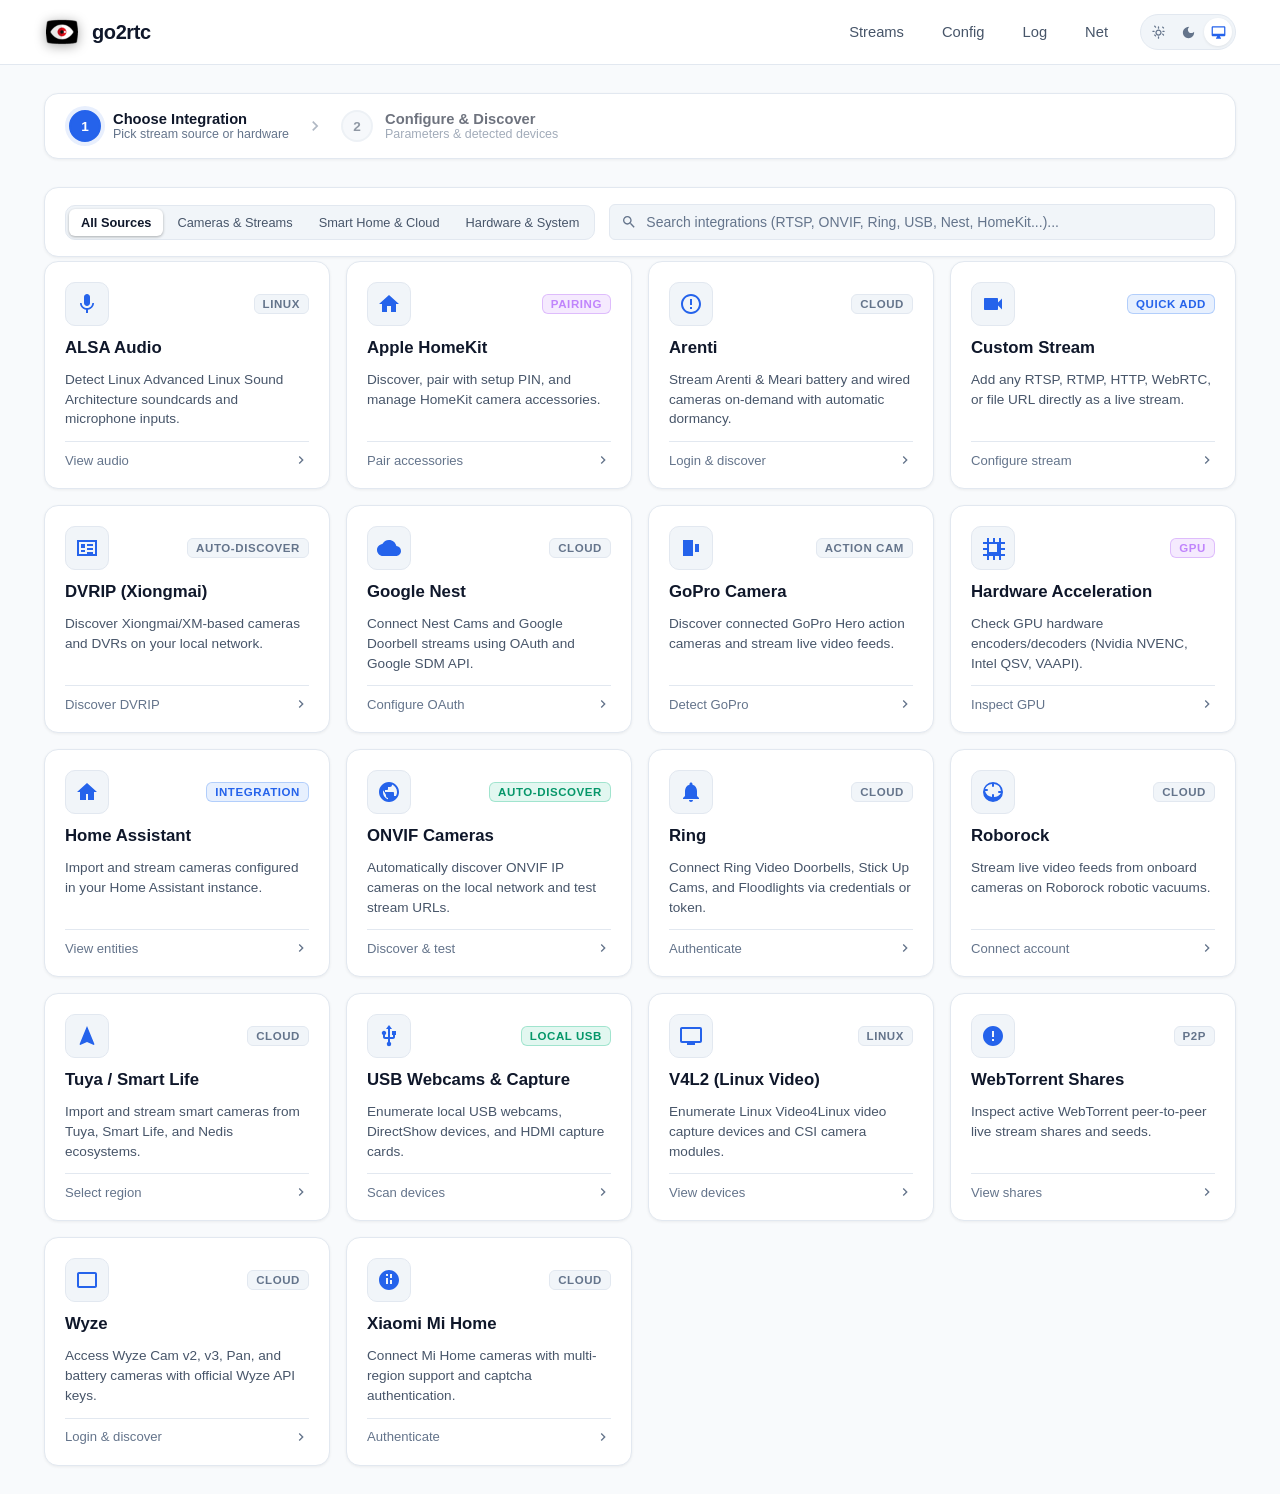
==== commit 01367085: "Merge branch 'arenti' into localwebrework" ====
--- a/www/add.html
+++ b/www/add.html
@@ -78,6 +78,22 @@
                 <div class="wizard-card-desc">Discover, pair with setup PIN, and manage HomeKit camera accessories.</div>
                 <div class="wizard-card-footer">
                     <span>Pair accessories</span>
+                    <svg viewBox="0 0 24 24"><path d="M8.59 16.59L13.17 12 8.59 7.41 10 6l6 6-6 6-1.41-1.41z"/></svg>
+                </div>
+            </div>
+
+            <!-- Arenti -->
+            <div class="wizard-card" data-id="arenti" data-cat="cloud" data-keywords="arenti meari boat snap inout outdoor indoor battery wifi camera">
+                <div class="wizard-card-top">
+                    <div class="wizard-card-icon">
+                        <svg viewBox="0 0 24 24"><path d="M12 2C6.48 2 2 6.48 2 12s4.48 10 10 10 10-4.48 10-10S17.52 2 12 2zm0 18c-4.41 0-8-3.59-8-8s3.59-8 8-8 8 3.59 8 8-3.59 8-8 8zm-1-13h2v6h-2zm0 8h2v2h-2z"/></svg>
+                    </div>
+                    <span class="wizard-card-badge">Cloud</span>
+                </div>
+                <div class="wizard-card-title">Arenti</div>
+                <div class="wizard-card-desc">Stream Arenti & Meari battery and wired cameras on-demand with automatic dormancy.</div>
+                <div class="wizard-card-footer">
+                    <span>Login & discover</span>
                     <svg viewBox="0 0 24 24"><path d="M8.59 16.59L13.17 12 8.59 7.41 10 6l6 6-6 6-1.41-1.41z"/></svg>
                 </div>
             </div>
@@ -632,6 +648,71 @@
                 </div>
             </div>
 
+            <!-- Panel: Arenti -->
+            <div class="wizard-panel" data-panel="arenti">
+                <div class="info-banner">
+                    <svg viewBox="0 0 24 24"><path d="M12 2C6.48 2 2 6.48 2 12s4.48 10 10 10 10-4.48 10-10S17.52 2 12 2zm1 15h-2v-6h2v6zm0-8h-2V7h2v2z"/></svg>
+                    <div>
+                        Battery-powered Arenti & Meari cameras only wake up when requested by active viewers, and automatically return to deep sleep (dormancy) when viewers disconnect to preserve battery life.
+                    </div>
+                </div>
+
+                <div class="form-card">
+                    <div class="form-card-title">Arenti Cloud Account Login</div>
+                    <form id="arenti-login-form">
+                        <div class="form-grid">
+                            <div class="form-group">
+                                <label class="form-label">Email / Account</label>
+                                <input type="email" name="username" class="form-input" placeholder="user@example.com" required>
+                            </div>
+                            <div class="form-group">
+                                <label class="form-label">Password</label>
+                                <input type="password" name="password" class="form-input" placeholder="••••••••" required>
+                            </div>
+                            <div class="form-group">
+                                <label class="form-label">Country Code</label>
+                                <input type="text" name="country_code" class="form-input" placeholder="US" value="US" maxlength="4">
+                            </div>
+                            <div class="form-group">
+                                <label class="form-label">Region / Server</label>
+                                <select name="region" class="form-select">
+                                    <option value="">Auto (based on Country)</option>
+                                    <option value="us">Americas (web-us.arenti.net)</option>
+                                    <option value="eu">Europe & Other (web-eu.arenti.net)</option>
+                                </select>
+                            </div>
+                        </div>
+                        <div class="form-actions">
+                            <button type="submit" class="btn btn-primary">Login & Discover Cameras</button>
+                        </div>
+                    </form>
+                </div>
+
+                <div class="form-card" id="arenti-select-card" style="display:none;">
+                    <div class="form-card-title">Select Configured Account</div>
+                    <form id="arenti-devices-form">
+                        <div class="form-grid">
+                            <div class="form-group">
+                                <label class="form-label">Select Account</label>
+                                <select id="arenti-id" name="id" class="form-select"></select>
+                            </div>
+                        </div>
+                        <div class="form-actions">
+                            <button type="submit" class="btn btn-secondary">Load Devices</button>
+                        </div>
+                    </form>
+                </div>
+
+                <div class="table-card">
+                    <div class="form-card-title table-card-header">
+                        <span>Arenti Cameras</span>
+                    </div>
+                    <div class="table-responsive">
+                        <table class="modern-table" id="arenti-table"></table>
+                    </div>
+                </div>
+            </div>
+
             <!-- Panel 10: Wyze -->
             <div class="wizard-panel" data-panel="wyze">
                 <div class="info-banner">
--- a/www/style.css
+++ b/www/style.css
@@ -643,6 +643,67 @@
     border: none;
 }
 
+table.modern-table th.sortable {
+    cursor: pointer;
+    user-select: none;
+    transition: color 0.15s ease;
+}
+
+table.modern-table th.sortable:hover {
+    color: var(--text-primary);
+}
+
+.th-sort-wrapper {
+    display: inline-flex;
+    align-items: center;
+    gap: 6px;
+}
+
+.sort-indicator {
+    display: inline-flex;
+    align-items: center;
+    justify-content: center;
+    width: 16px;
+    height: 16px;
+    color: var(--text-muted);
+    transition: color 0.15s ease, transform 0.15s ease;
+}
+
+.sort-indicator svg {
+    width: 14px;
+    height: 14px;
+    fill: currentColor;
+}
+
+th.sortable:hover .sort-indicator {
+    color: var(--text-secondary);
+}
+
+th.sort-asc .sort-indicator,
+th.sort-desc .sort-indicator {
+    color: var(--accent-blue);
+}
+
+.sort-badge {
+    font-size: 0.68rem;
+    font-weight: 500;
+    text-transform: none;
+    letter-spacing: normal;
+    padding: 2px 6px;
+    border-radius: var(--radius-sm);
+    background: rgba(59, 130, 246, 0.12);
+    color: var(--accent-blue);
+    border: 1px solid rgba(59, 130, 246, 0.25);
+    margin-left: 4px;
+}
+
+th.sort-config .sort-badge {
+    background: rgba(255, 255, 255, 0.06);
+    color: var(--text-secondary);
+    border-color: var(--border-color);
+}
+
+
 table.modern-table tbody tr {
     border-bottom: 1px solid var(--border-color);
     transition: background-color 0.15s ease;
